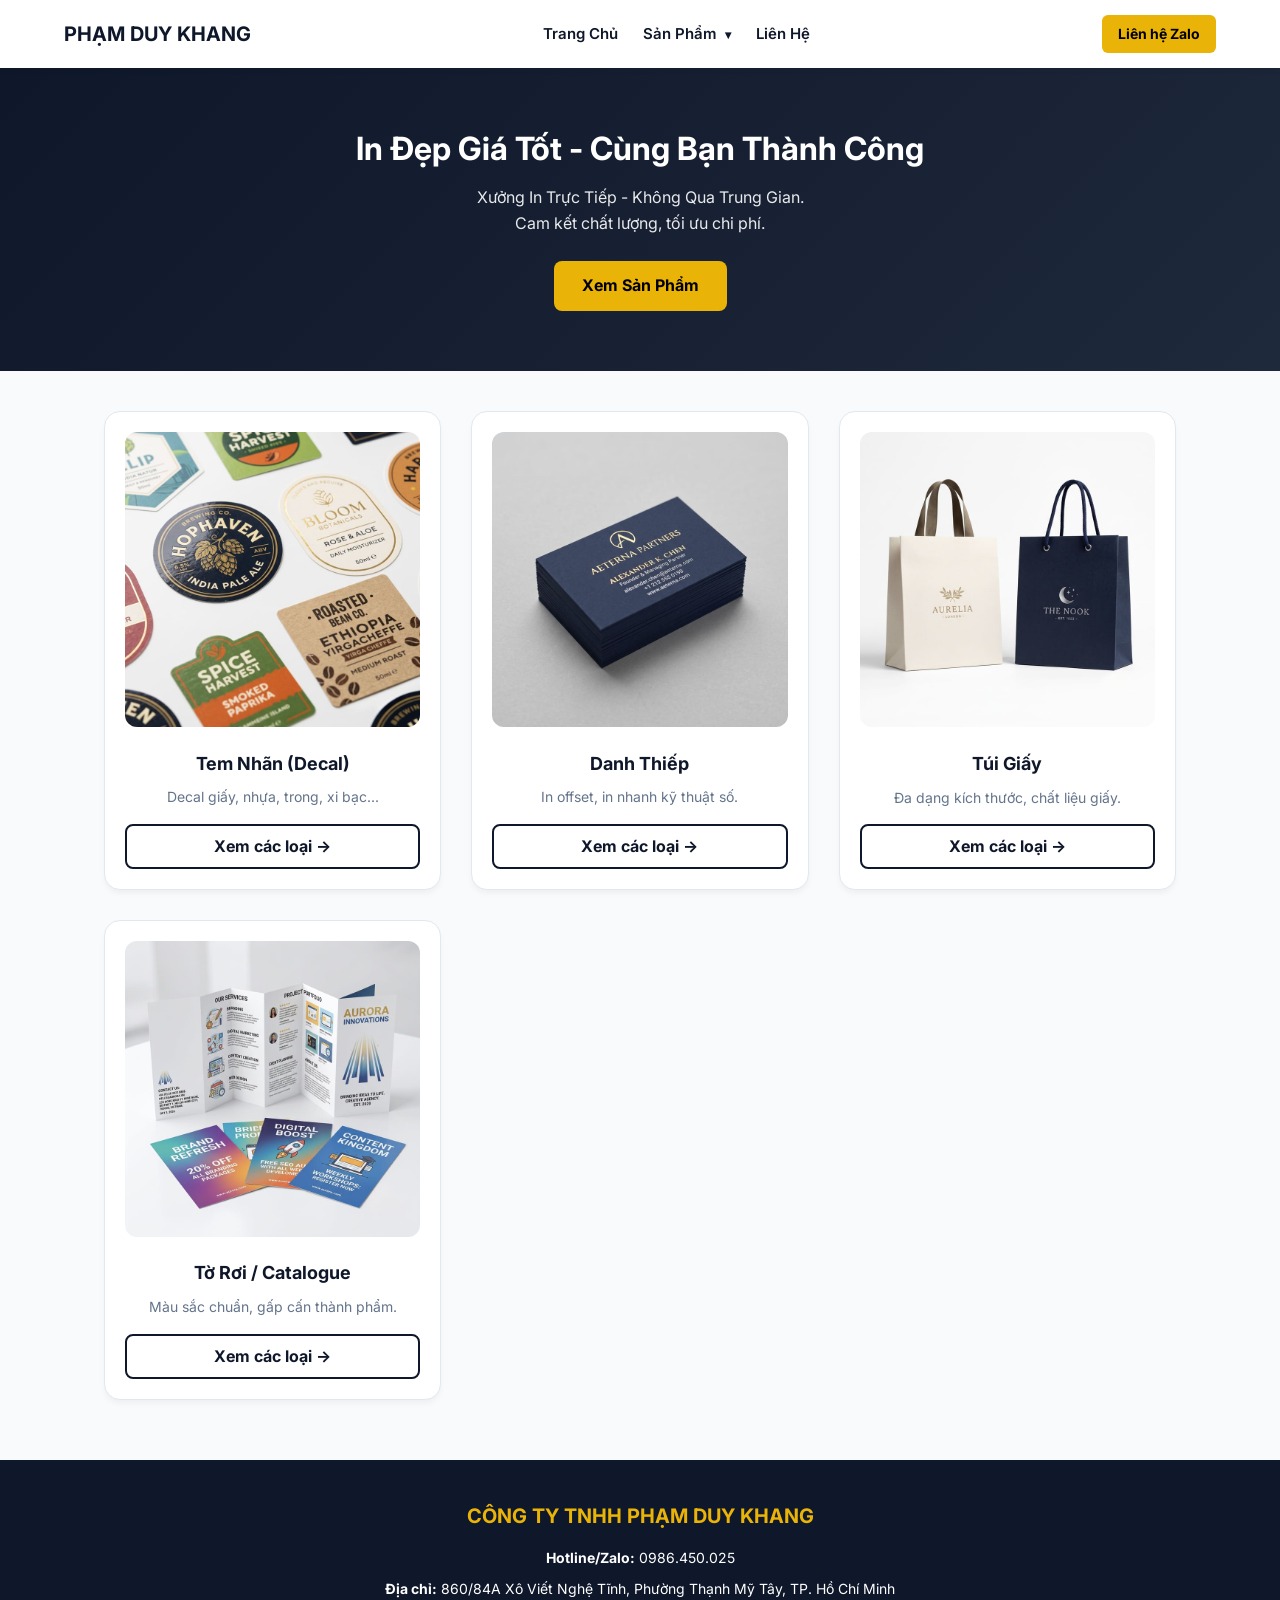
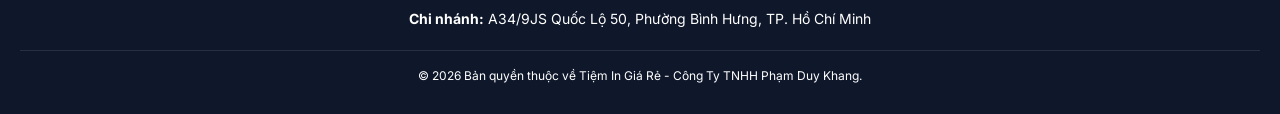
==== index.html @ 2fc92806 "Update index.html" ====
<!DOCTYPE html>
<html lang="vi">
<head>
    <meta charset="UTF-8">
    <meta name="viewport" content="width=device-width, initial-scale=1.0">
    <title>Tiệm In Giá Rẻ | CÔNG TY TNHH PHẠM DUY KHANG</title>
    <!-- Link nhúng file CSS dùng chung -->
    <link rel="stylesheet" href="style.css">
</head>
<body>

    <!-- PHẦN 1: THANH ĐIỀU HƯỚNG -->
    <header>
        <div class="logo">
            <a href="index.html"><span>PHẠM DUY KHANG</span></a>
        </div>
        
        <!-- Nút 3 gạch (Hamburger) cho Mobile -->
        <div class="menu-toggle" id="mobile-menu">
            <span></span>
            <span></span>
            <span></span>
        </div>

        <nav class="nav-links" id="nav-links">
            <a href="index.html">Trang Chủ</a>
            
            <!-- Menu Sản Phẩm xổ xuống -->
            <div class="dropdown">
                <a href="#products" class="dropbtn">Sản Phẩm <span class="arrow">&#9662;</span></a>
                <div class="dropdown-content">
                    <a href="tem-nhan.html">In Tem Nhãn (Decal)</a>
                    <a href="danh-thiep.html">In Danh Thiếp</a>
                    <a href="tui-giay.html">In Túi Giấy</a>
                    <a href="to-roi.html">In Tờ Rơi / Catalogue</a>
                </div>
            </div>

            <a href="lien-he.html">Liên Hệ</a>
            <a href="https://zalo.me/0986450025" target="_blank" class="btn-cta-mobile">Liên hệ Zalo</a>
        </nav>
        
        <a href="https://zalo.me/0986450025" target="_blank" class="btn-cta-header">Liên hệ Zalo</a>
    </header>

    <!-- PHẦN 2: BANNER CHÍNH CỦA TRANG CHỦ -->
    <section class="hero">
        <h1>In Đẹp Giá Tốt - Cùng Bạn Thành Công</h1>
        <p>Xưởng In Trực Tiếp - Không Qua Trung Gian. <br>Cam kết chất lượng, tối ưu chi phí.</p>
        <a href="#products" class="btn-cta" style="background-color: var(--accent-gold);">Xem Sản Phẩm</a>
    </section>

    <!-- PHẦN 3: DANH SÁCH 4 NHÓM SẢN PHẨM -->
    <section id="products" class="products">
        <div class="card">
            <img src="images/tem-nhan.jpg" alt="Tem Nhãn Decal" class="product-img">
            <h3>Tem Nhãn (Decal)</h3>
            <p>Decal giấy, nhựa, trong, xi bạc...</p>
            <a href="tem-nhan.html" class="card-link">Xem các loại &rarr;</a>
        </div>
        
        <div class="card">
            <img src="images/danh-thiep.jpg" alt="Danh Thiếp" class="product-img">
            <h3>Danh Thiếp</h3>
            <p>In offset, in nhanh kỹ thuật số.</p>
            <a href="danh-thiep.html" class="card-link">Xem các loại &rarr;</a>
        </div>
        
        <div class="card">
            <img src="images/tui-giay.jpg" alt="Túi Giấy" class="product-img">
            <h3>Túi Giấy</h3>
            <p>Đa dạng kích thước, chất liệu giấy.</p>
            <a href="tui-giay.html" class="card-link">Xem các loại &rarr;</a>
        </div>
        
        <div class="card">
            <img src="images/to-roi.jpg" alt="Tờ Rơi" class="product-img">
            <h3>Tờ Rơi / Catalogue</h3>
            <p>Màu sắc chuẩn, gấp cấn thành phẩm.</p>
            <a href="to-roi.html" class="card-link">Xem các loại &rarr;</a>
        </div>
    </section>

    <!-- PHẦN 4: CHÂN TRANG -->
    <footer id="contact">
        <h2>CÔNG TY TNHH PHẠM DUY KHANG</h2>
        <p><strong>Hotline/Zalo:</strong> 0986.450.025</p>
        <p><strong>Địa chỉ:</strong> 860/84A Xô Viết Nghệ Tĩnh, Phường Thạnh Mỹ Tây, TP. Hồ Chí Minh</p>
        <p><strong>Chi nhánh:</strong> A34/9JS Quốc Lộ 50, Phường Bình Hưng, TP. Hồ Chí Minh</p>
        <p class="copyright">© 2026 Bản quyền thuộc về Tiệm In Giá Rẻ - Công Ty TNHH Phạm Duy Khang.</p>
    </footer>

    <!-- ĐOẠN JAVASCRIPT XỬ LÝ MENU MOBILE -->
    <!-- ĐOẠN JAVASCRIPT XỬ LÝ MENU MOBILE (HỖ TRỢ TỐI ĐA SAFARI) -->
    <script>
        document.addEventListener('DOMContentLoaded', function() {
            // Xử lý nút 3 gạch mở Menu chính
            const mobileMenu = document.getElementById('mobile-menu');
            const navLinks = document.getElementById('nav-links');

            mobileMenu.addEventListener('click', function() {
                navLinks.classList.toggle('active');
                mobileMenu.classList.toggle('is-active');
            });

            // Xử lý nút "Sản Phẩm" để xổ Dropdown (Chỉ trên Mobile)
            const dropBtn = document.querySelector('.dropbtn');
            const dropdownContent = document.querySelector('.dropdown-content');

            dropBtn.addEventListener('click', function(e) {
                // Kiểm tra xem có đang ở chế độ mobile không (màn hình < 768px)
                if (window.innerWidth <= 768) {
                    e.preventDefault(); // Ngăn trình duyệt nhảy trang
                    dropdownContent.classList.toggle('show');
                }
            });
        });
    </script>
</body>
</html>

</body>
</html>
---- style.css ----
/* 1. NHÚNG FONT CHỮ HIỆN ĐẠI TỪ GOOGLE */
@import url('https://fonts.googleapis.com/css2?family=Inter:wght@400;600;700&display=swap');

/* 2. KHAI BÁO BIẾN MÀU SẮC THƯƠNG HIỆU */
:root {
    --primary-blue: #0f172a; 
    --accent-gold: #eab308;  
    --bg-light: #f8fafc;     
    --text-main: #334155;    
    --white: #ffffff;
}

/* 3. ĐỊNH DẠNG CHUNG */
* { margin: 0; padding: 0; box-sizing: border-box; font-family: 'Inter', sans-serif; }
body { background-color: var(--bg-light); color: var(--text-main); line-height: 1.6; }

/* 4. THANH MENU (HEADER) */
header {
    display: flex;
    justify-content: space-between;
    align-items: center;
    padding: 15px 5%;
    background: rgba(255, 255, 255, 0.95);
    backdrop-filter: blur(10px);
    position: sticky;
    top: 0;
    z-index: 1000;
    box-shadow: 0 4px 6px -1px rgba(0, 0, 0, 0.05);
}

.logo a { text-decoration: none; font-size: 20px; font-weight: 700; color: var(--primary-blue); }

.nav-links { display: flex; align-items: center; gap: 25px; }
.nav-links a { text-decoration: none; color: var(--primary-blue); font-weight: 600; font-size: 15px; transition: color 0.3s; }
.nav-links a:hover { color: var(--accent-gold); }

.btn-cta-header { background-color: var(--accent-gold); color: #000; padding: 8px 16px; border-radius: 6px; text-decoration: none; font-weight: 700; font-size: 14px; }
.btn-cta-mobile { display: none; }

/* --- MENU DROPDOWN (MÁY TÍNH) --- */
.dropdown { position: relative; display: inline-block; }
.dropbtn { display: inline-block; cursor: pointer; }
.arrow { font-size: 12px; margin-left: 5px; }

.dropdown-content {
    display: none; position: absolute; background-color: var(--white); min-width: 200px;
    box-shadow: 0 10px 25px rgba(0,0,0,0.1); z-index: 1000; border-radius: 8px;
    top: 100%; left: 0; padding: 10px 0; margin-top: 10px;
}
.dropdown-content a { color: var(--text-main); padding: 12px 20px; text-decoration: none; display: block; font-size: 14px; transition: background-color 0.2s; }
.dropdown-content a:hover { background-color: var(--bg-light); color: var(--accent-gold); }
.dropdown:hover .dropdown-content { display: block; }

/* NÚT HAMBURGER (ẨN TRÊN MÁY TÍNH) */
.menu-toggle { display: none; flex-direction: column; cursor: pointer; gap: 5px; }
.menu-toggle span { width: 25px; height: 3px; background-color: var(--primary-blue); border-radius: 3px; transition: 0.3s; }

/* 5. BANNER & SẢN PHẨM & CHÂN TRANG (GIỮ NGUYÊN BẢN ĐẸP NHẤT) */
.hero { background: linear-gradient(135deg, var(--primary-blue) 0%, #1e293b 100%); color: var(--white); text-align: center; padding: 60px 20px; margin-bottom: 40px; }
.hero h1 { font-size: 32px; margin-bottom: 15px; font-weight: 700; line-height: 1.3;}
.hero p { font-size: 16px; margin-bottom: 25px; opacity: 0.9; }
.btn-cta { display: inline-block; background-color: var(--accent-gold); color: #000; padding: 12px 28px; border-radius: 8px; text-decoration: none; font-weight: 700;}
.products { display: grid; grid-template-columns: repeat(auto-fit, minmax(280px, 1fr)); gap: 30px; padding: 0 5%; max-width: 1200px; margin: 0 auto 60px auto; }
.card { background: var(--white); border-radius: 16px; padding: 20px; text-align: center; box-shadow: 0 4px 6px -1px rgba(0,0,0,0.05); border: 1px solid #e2e8f0; }
.product-img { width: 100%; border-radius: 12px; margin-bottom: 15px; object-fit: cover; aspect-ratio: 1/1; }
.card h3 { color: var(--primary-blue); font-size: 18px; margin-bottom: 8px; }
.card p { font-size: 14px; margin-bottom: 15px; color: #64748b; }
.card-link { display: inline-block; color: var(--primary-blue); text-decoration: none; font-weight: 700; padding: 8px 15px; border: 2px solid var(--primary-blue); border-radius: 8px; width: 100%; }
footer { background-color: var(--primary-blue); color: var(--white); text-align: center; padding: 40px 20px 20px; margin-top: 40px; }
footer h2 { color: var(--accent-gold); margin-bottom: 15px; font-size: 20px; }
footer p { margin-bottom: 8px; font-size: 14px; }
.copyright { margin-top: 20px; padding-top: 15px; border-top: 1px solid rgba(255,255,255,0.1); font-size: 12px; }

/* --- 6. TỐI ƯU CHUẨN CÔNG NGHIỆP CHO ĐIỆN THOẠI (JAVASCRIPT-DRIVEN) --- */
@media (max-width: 768px) {
    .menu-toggle { display: flex; } 
    .btn-cta-header { display: none; } 
    
    .nav-links {
        display: none; /* Mặc định ẩn, Javascript sẽ quản lý việc hiện */
        flex-direction: column;
        position: absolute;
        top: 100%;
        left: 0;
        width: 100%;
        background-color: var(--white);
        padding: 20px;
        box-shadow: 0 10px 15px rgba(0,0,0,0.1);
        align-items: flex-start;
        gap: 15px;
    }
    
    /* Javascript sẽ thêm class này khi bấm nút 3 gạch */
    .nav-links.active { display: flex; } 

    .dropdown { width: 100%; }
    .dropdown-content {
        display: none; /* Mặc định ẩn, Javascript sẽ mở */
        position: static; box-shadow: none; padding-left: 20px; margin-top: 10px; background: transparent; width: 100%; border-left: 2px solid var(--accent-gold); border-radius: 0;
    }
    
    /* Javascript sẽ thêm class này khi chạm vào chữ "Sản Phẩm" */
    .dropdown-content.show { display: block; }
    
    .btn-cta-mobile { display: inline-block; background-color: var(--accent-gold); color: #000; padding: 10px 20px; border-radius: 6px; text-decoration: none; font-weight: 700; margin-top: 10px; width: 100%; text-align: center; }

    .menu-toggle.is-active span:nth-child(1) { transform: translateY(8px) rotate(45deg); }
    .menu-toggle.is-active span:nth-child(2) { opacity: 0; }
    .menu-toggle.is-active span:nth-child(3) { transform: translateY(-8px) rotate(-45deg); }

    .hero { padding: 40px 15px; }
    .hero h1 { font-size: 24px; }
}
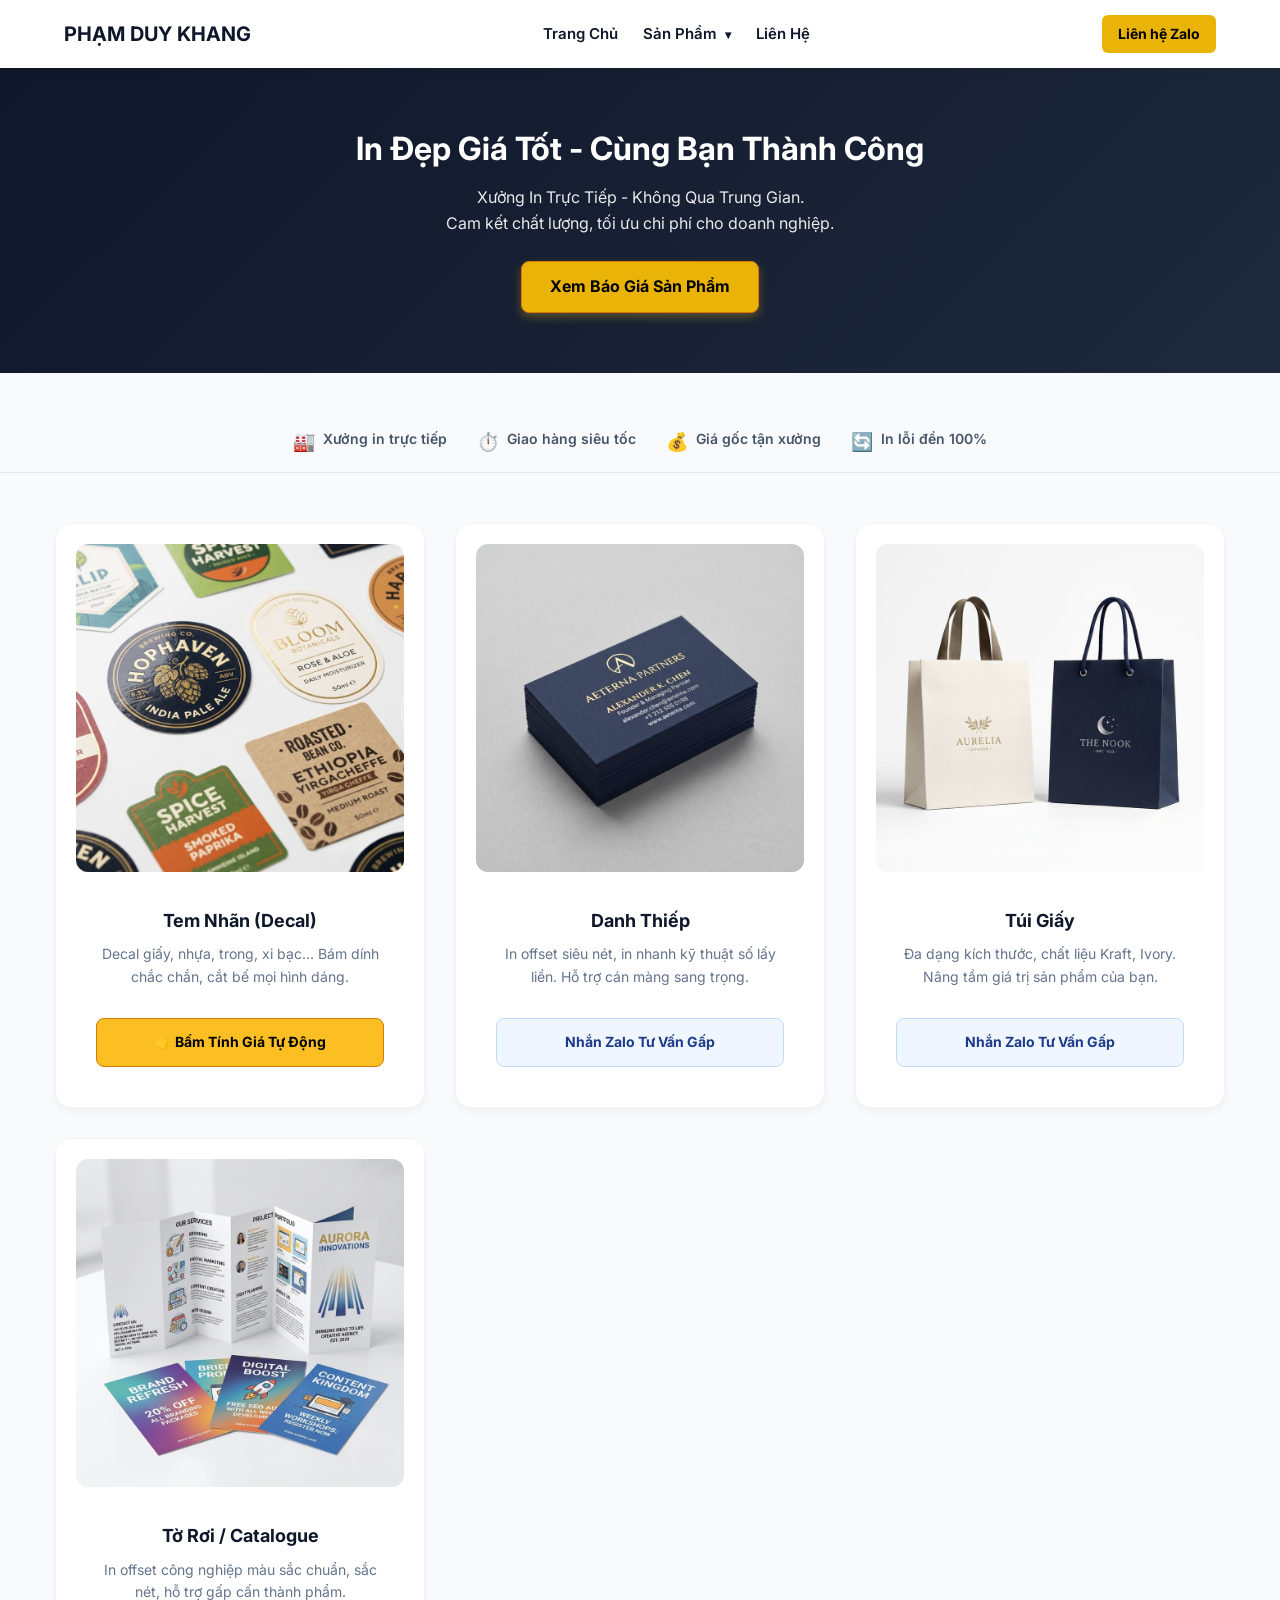
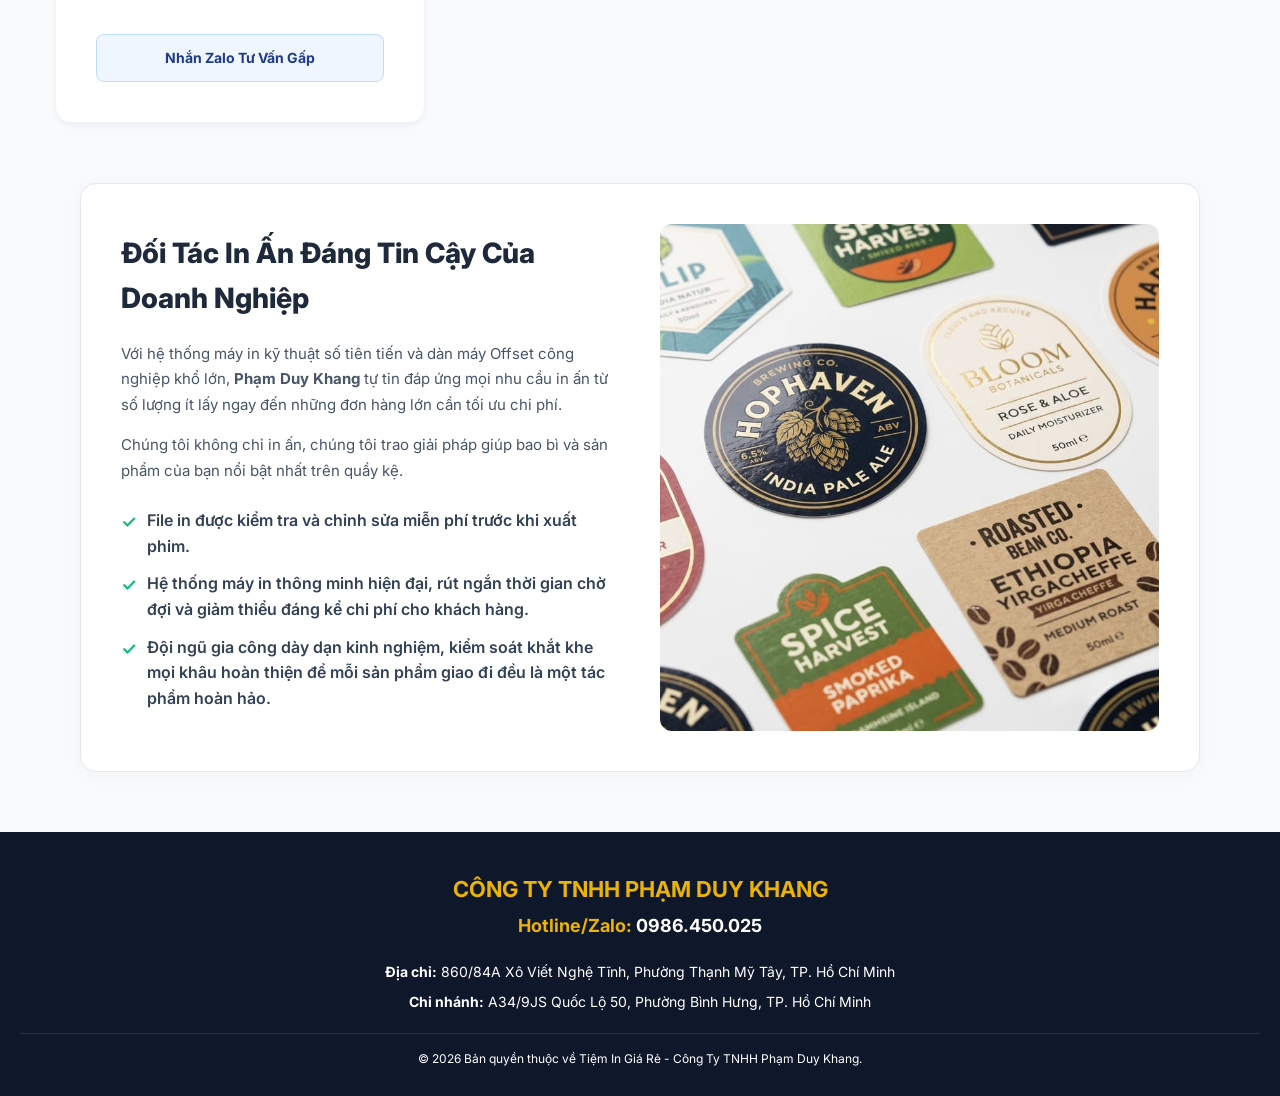
==== commit 1a0e756d: "Enhance index.html with trust badges and product updates Added trust badges section and improved pro" ====
--- a/index.html
+++ b/index.html
@@ -6,6 +6,46 @@
     <title>Tiệm In Giá Rẻ | CÔNG TY TNHH PHẠM DUY KHANG</title>
     <!-- Link nhúng file CSS dùng chung -->
     <link rel="stylesheet" href="style.css">
+    <!-- CSS nhúng trực tiếp cho các phần nâng cấp để đảm bảo không bị vỡ layout -->
+    <style>
+        /* Dải Cam Kết (Trust Badges) */
+        .trust-badges { background: #f8fafc; border-bottom: 1px solid #e2e8f0; padding: 15px 0; }
+        .trust-container { max-width: 1150px; margin: 0 auto; display: flex; justify-content: center; gap: 30px; flex-wrap: wrap; padding: 0 15px; }
+        .badge-item { display: flex; items-center; gap: 8px; font-size: 14px; font-weight: 600; color: #475569; }
+        .badge-icon { font-size: 18px; }
+
+        /* Nâng cấp Card Sản Phẩm */
+        .products { margin-top: 50px; padding: 0 15px; }
+        .card { display: flex; flex-direction: column; height: 100%; border: 1px solid #f1f5f9; transition: transform 0.3s, box-shadow 0.3s; cursor: pointer; }
+        .card:hover { transform: translateY(-5px); box-shadow: 0 15px 30px rgba(0,0,0,0.1); border-color: #cbd5e1; }
+        .card-link-wrapper { text-decoration: none; color: inherit; flex: 1; display: flex; flex-direction: column; }
+        .card h3 { color: #0f172a; transition: color 0.2s; }
+        .card:hover h3 { color: #3b82f6; }
+        .btn-card { display: block; text-align: center; padding: 12px; border-radius: 8px; font-weight: bold; font-size: 14px; margin-top: 15px; transition: 0.2s; }
+        
+        /* Nút tính giá (Tem Nhãn) */
+        .btn-calc { background: #fbbf24; color: #000; border: 1px solid #d97706; }
+        .btn-calc:hover { background: #f59e0b; box-shadow: 0 4px 10px rgba(245, 158, 11, 0.3); }
+        
+        /* Nút Zalo (Sản phẩm khác) */
+        .btn-zalo-card { background: #eff6ff; color: #1e3a8a; border: 1px solid #bfdbfe; }
+        .btn-zalo-card:hover { background: #dbeafe; color: #1e40af; }
+
+        /* Vùng Giới Thiệu Ngắn (Why Choose Us) */
+        .why-choose-us { max-width: 1150px; margin: 60px auto; padding: 0 15px; }
+        .why-grid { display: grid; grid-template-columns: 1fr 1fr; gap: 40px; align-items: center; background: #fff; padding: 40px; border-radius: 16px; border: 1px solid #e2e8f0; box-shadow: 0 4px 20px rgba(0,0,0,0.03); }
+        .why-content h2 { color: #1e293b; font-size: 28px; margin-top: 0; margin-bottom: 20px; font-weight: 800; }
+        .why-content p { color: #475569; line-height: 1.7; margin-bottom: 15px; font-size: 15px; }
+        .why-features { list-style: none; padding: 0; margin-top: 25px; }
+        .why-features li { display: flex; align-items: flex-start; gap: 10px; margin-bottom: 12px; font-weight: 600; color: #334155; }
+        .why-features li span { color: #10b981; font-size: 18px; }
+        
+        @media (max-width: 768px) {
+            .why-grid { grid-template-columns: 1fr; padding: 25px; }
+            .trust-container { gap: 15px; }
+            .badge-item { font-size: 12px; width: calc(50% - 10px); }
+        }
+    </style>
 </head>
 <body>
 
@@ -15,7 +55,6 @@
             <a href="index.html"><span>PHẠM DUY KHANG</span></a>
         </div>
         
-        <!-- Nút 3 gạch (Hamburger) cho Mobile -->
         <div class="menu-toggle" id="mobile-menu">
             <span></span>
             <span></span>
@@ -23,9 +62,8 @@
         </div>
 
         <nav class="nav-links" id="nav-links">
-            <a href="index.html">Trang Chủ</a>
+            <a href="index.html" class="active">Trang Chủ</a>
             
-            <!-- Menu Sản Phẩm xổ xuống -->
             <div class="dropdown">
                 <a href="#products" class="dropbtn">Sản Phẩm <span class="arrow">&#9662;</span></a>
                 <div class="dropdown-content">
@@ -37,64 +75,114 @@
             </div>
 
             <a href="lien-he.html">Liên Hệ</a>
-            <a href="https://zalo.me/0986450025" target="_blank" class="btn-cta-mobile">Liên hệ Zalo</a>
+            <a href="https://zalo.me/84986450025" target="_blank" class="btn-cta-mobile">Liên hệ Zalo</a>
         </nav>
         
-        <a href="https://zalo.me/0986450025" target="_blank" class="btn-cta-header">Liên hệ Zalo</a>
+        <a href="https://zalo.me/84986450025" target="_blank" class="btn-cta-header">Liên hệ Zalo</a>
     </header>
 
     <!-- PHẦN 2: BANNER CHÍNH CỦA TRANG CHỦ -->
     <section class="hero">
         <h1>In Đẹp Giá Tốt - Cùng Bạn Thành Công</h1>
-        <p>Xưởng In Trực Tiếp - Không Qua Trung Gian. <br>Cam kết chất lượng, tối ưu chi phí.</p>
-        <a href="#products" class="btn-cta" style="background-color: var(--accent-gold);">Xem Sản Phẩm</a>
+        <p>Xưởng In Trực Tiếp - Không Qua Trung Gian. <br>Cam kết chất lượng, tối ưu chi phí cho doanh nghiệp.</p>
+        <a href="#products" class="btn-cta" style="background-color: var(--accent-gold); color: #000; font-weight: bold; border: 1px solid #d97706; box-shadow: 0 4px 10px rgba(251, 191, 36, 0.3);">Xem Báo Giá Sản Phẩm</a>
     </section>
+
+    <!-- THANH CAM KẾT (TRUST BADGES) -->
+    <div class="trust-badges">
+        <div class="trust-container">
+            <div class="badge-item"><span class="badge-icon">🏭</span> Xưởng in trực tiếp</div>
+            <div class="badge-item"><span class="badge-icon">⏱️</span> Giao hàng siêu tốc</div>
+            <div class="badge-item"><span class="badge-icon">💰</span> Giá gốc tận xưởng</div>
+            <div class="badge-item"><span class="badge-icon">🔄</span> In lỗi đền 100%</div>
+        </div>
+    </div>
 
     <!-- PHẦN 3: DANH SÁCH 4 NHÓM SẢN PHẨM -->
     <section id="products" class="products">
-        <div class="card">
-            <img src="images/tem-nhan.jpg" alt="Tem Nhãn Decal" class="product-img">
-            <h3>Tem Nhãn (Decal)</h3>
-            <p>Decal giấy, nhựa, trong, xi bạc...</p>
-            <a href="tem-nhan.html" class="card-link">Xem các loại &rarr;</a>
-        </div>
-        
-        <div class="card">
-            <img src="images/danh-thiep.jpg" alt="Danh Thiếp" class="product-img">
-            <h3>Danh Thiếp</h3>
-            <p>In offset, in nhanh kỹ thuật số.</p>
-            <a href="danh-thiep.html" class="card-link">Xem các loại &rarr;</a>
-        </div>
-        
-        <div class="card">
-            <img src="images/tui-giay.jpg" alt="Túi Giấy" class="product-img">
-            <h3>Túi Giấy</h3>
-            <p>Đa dạng kích thước, chất liệu giấy.</p>
-            <a href="tui-giay.html" class="card-link">Xem các loại &rarr;</a>
-        </div>
-        
-        <div class="card">
-            <img src="images/to-roi.jpg" alt="Tờ Rơi" class="product-img">
-            <h3>Tờ Rơi / Catalogue</h3>
-            <p>Màu sắc chuẩn, gấp cấn thành phẩm.</p>
-            <a href="to-roi.html" class="card-link">Xem các loại &rarr;</a>
+        
+        <!-- CARD 1: TEM NHÃN (Sản phẩm mũi nhọn) -->
+        <div class="card" onclick="window.location.href='tem-nhan.html'">
+            <a href="tem-nhan.html" class="card-link-wrapper">
+                <img src="images/tem-nhan.jpg" alt="Tem Nhãn Decal" class="product-img">
+                <div style="padding: 20px; flex: 1; display: flex; flex-direction: column;">
+                    <h3 style="margin-top: 0;">Tem Nhãn (Decal)</h3>
+                    <p style="flex: 1;">Decal giấy, nhựa, trong, xi bạc... Bám dính chắc chắn, cắt bế mọi hình dáng.</p>
+                    <span class="btn-card btn-calc">👉 Bấm Tính Giá Tự Động</span>
+                </div>
+            </a>
+        </div>
+        
+        <!-- CARD 2: DANH THIẾP -->
+        <div class="card" onclick="window.open('https://zalo.me/84986450025', '_blank')">
+            <a href="javascript:void(0)" class="card-link-wrapper">
+                <img src="images/danh-thiep.jpg" alt="Danh Thiếp" class="product-img">
+                <div style="padding: 20px; flex: 1; display: flex; flex-direction: column;">
+                    <h3 style="margin-top: 0;">Danh Thiếp</h3>
+                    <p style="flex: 1;">In offset siêu nét, in nhanh kỹ thuật số lấy liền. Hỗ trợ cán màng sang trọng.</p>
+                    <span class="btn-card btn-zalo-card">Nhắn Zalo Tư Vấn Gấp</span>
+                </div>
+            </a>
+        </div>
+        
+        <!-- CARD 3: TÚI GIẤY -->
+        <div class="card" onclick="window.open('https://zalo.me/84986450025', '_blank')">
+            <a href="javascript:void(0)" class="card-link-wrapper">
+                <img src="images/tui-giay.jpg" alt="Túi Giấy" class="product-img">
+                <div style="padding: 20px; flex: 1; display: flex; flex-direction: column;">
+                    <h3 style="margin-top: 0;">Túi Giấy</h3>
+                    <p style="flex: 1;">Đa dạng kích thước, chất liệu Kraft, Ivory. Nâng tầm giá trị sản phẩm của bạn.</p>
+                    <span class="btn-card btn-zalo-card">Nhắn Zalo Tư Vấn Gấp</span>
+                </div>
+            </a>
+        </div>
+        
+        <!-- CARD 4: TỜ RƠI -->
+        <div class="card" onclick="window.open('https://zalo.me/84986450025', '_blank')">
+            <a href="javascript:void(0)" class="card-link-wrapper">
+                <img src="images/to-roi.jpg" alt="Tờ Rơi" class="product-img">
+                <div style="padding: 20px; flex: 1; display: flex; flex-direction: column;">
+                    <h3 style="margin-top: 0;">Tờ Rơi / Catalogue</h3>
+                    <p style="flex: 1;">In offset công nghiệp màu sắc chuẩn, sắc nét, hỗ trợ gấp cấn thành phẩm.</p>
+                    <span class="btn-card btn-zalo-card">Nhắn Zalo Tư Vấn Gấp</span>
+                </div>
+            </a>
         </div>
     </section>
 
-    <!-- PHẦN 4: CHÂN TRANG -->
+    <!-- PHẦN 4: TẠI SAO CHỌN CHÚNG TÔI -->
+    <section class="why-choose-us">
+        <div class="why-grid">
+            <div class="why-content">
+                <h2>Đối Tác In Ấn Đáng Tin Cậy Của Doanh Nghiệp</h2>
+                <p>Với hệ thống máy in kỹ thuật số tiên tiến và dàn máy Offset công nghiệp khổ lớn, <strong>Phạm Duy Khang</strong> tự tin đáp ứng mọi nhu cầu in ấn từ số lượng ít lấy ngay đến những đơn hàng lớn cần tối ưu chi phí.</p>
+                <p>Chúng tôi không chỉ in ấn, chúng tôi trao giải pháp giúp bao bì và sản phẩm của bạn nổi bật nhất trên quầy kệ.</p>
+                
+                <ul class="why-features">
+                    <li><span>✓</span> File in được kiểm tra và chỉnh sửa miễn phí trước khi xuất phim.</li>
+                    <li><span>✓</span> Hệ thống máy in thông minh hiện đại, rút ngắn thời gian chờ đợi và giảm thiểu đáng kể chi phí cho khách hàng.</li>
+                    <li><span>✓</span> Đội ngũ gia công dày dạn kinh nghiệm, kiểm soát khắt khe mọi khâu hoàn thiện để mỗi sản phẩm giao đi đều là một tác phẩm hoàn hảo.</li>
+                </ul>
+            </div>
+            <!-- Thay bằng hình ảnh thực tế xưởng in hoặc dàn máy của anh nếu có -->
+            <div style="border-radius: 12px; overflow: hidden; height: 100%;">
+                <img src="images/tem-nhan.jpg" alt="Xưởng In Phạm Duy Khang" style="width: 100%; height: 100%; object-fit: cover;">
+            </div>
+        </div>
+    </section>
+
+    <!-- PHẦN 5: CHÂN TRANG -->
     <footer id="contact">
         <h2>CÔNG TY TNHH PHẠM DUY KHANG</h2>
-        <p><strong>Hotline/Zalo:</strong> 0986.450.025</p>
+        <p><strong>Hotline/Zalo:</strong> <a href="https://zalo.me/84986450025" style="color: #fff; text-decoration: none;">0986.450.025</a></p>
         <p><strong>Địa chỉ:</strong> 860/84A Xô Viết Nghệ Tĩnh, Phường Thạnh Mỹ Tây, TP. Hồ Chí Minh</p>
         <p><strong>Chi nhánh:</strong> A34/9JS Quốc Lộ 50, Phường Bình Hưng, TP. Hồ Chí Minh</p>
         <p class="copyright">© 2026 Bản quyền thuộc về Tiệm In Giá Rẻ - Công Ty TNHH Phạm Duy Khang.</p>
     </footer>
 
     <!-- ĐOẠN JAVASCRIPT XỬ LÝ MENU MOBILE -->
-    <!-- ĐOẠN JAVASCRIPT XỬ LÝ MENU MOBILE (HỖ TRỢ TỐI ĐA SAFARI) -->
     <script>
         document.addEventListener('DOMContentLoaded', function() {
-            // Xử lý nút 3 gạch mở Menu chính
             const mobileMenu = document.getElementById('mobile-menu');
             const navLinks = document.getElementById('nav-links');
 
@@ -103,14 +191,12 @@
                 mobileMenu.classList.toggle('is-active');
             });
 
-            // Xử lý nút "Sản Phẩm" để xổ Dropdown (Chỉ trên Mobile)
             const dropBtn = document.querySelector('.dropbtn');
             const dropdownContent = document.querySelector('.dropdown-content');
 
             dropBtn.addEventListener('click', function(e) {
-                // Kiểm tra xem có đang ở chế độ mobile không (màn hình < 768px)
                 if (window.innerWidth <= 768) {
-                    e.preventDefault(); // Ngăn trình duyệt nhảy trang
+                    e.preventDefault(); 
                     dropdownContent.classList.toggle('show');
                 }
             });
@@ -118,6 +204,3 @@
     </script>
 </body>
 </html>
-
-</body>
-</html>
--- a/style.css
+++ b/style.css
@@ -14,14 +14,14 @@
 * { margin: 0; padding: 0; box-sizing: border-box; font-family: 'Inter', sans-serif; }
 body { background-color: var(--bg-light); color: var(--text-main); line-height: 1.6; }
 
-/* 4. THANH MENU (HEADER) */
+/* 4. THANH MENU (STICKY & KÍNH MỜ) */
 header {
     display: flex;
     justify-content: space-between;
     align-items: center;
     padding: 15px 5%;
     background: rgba(255, 255, 255, 0.95);
-    backdrop-filter: blur(10px);
+    backdrop-filter: blur(10px); /* Hiệu ứng kính mờ */
     position: sticky;
     top: 0;
     z-index: 1000;
@@ -34,7 +34,9 @@
 .nav-links a { text-decoration: none; color: var(--primary-blue); font-weight: 600; font-size: 15px; transition: color 0.3s; }
 .nav-links a:hover { color: var(--accent-gold); }
 
-.btn-cta-header { background-color: var(--accent-gold); color: #000; padding: 8px 16px; border-radius: 6px; text-decoration: none; font-weight: 700; font-size: 14px; }
+/* Nút Zalo trên menu với hiệu ứng nảy nhẹ */
+.btn-cta-header { background-color: var(--accent-gold); color: #000; padding: 8px 16px; border-radius: 6px; text-decoration: none; font-weight: 700; font-size: 14px; transition: all 0.3s ease; }
+.btn-cta-header:hover { transform: translateY(-2px); box-shadow: 0 4px 10px rgba(234, 179, 8, 0.4); }
 .btn-cta-mobile { display: none; }
 
 /* --- MENU DROPDOWN (MÁY TÍNH) --- */
@@ -47,6 +49,9 @@
     box-shadow: 0 10px 25px rgba(0,0,0,0.1); z-index: 1000; border-radius: 8px;
     top: 100%; left: 0; padding: 10px 0; margin-top: 10px;
 }
+/* CẦU NỐI VÔ HÌNH CHỐNG RỚT MENU */
+.dropdown-content::before { content: ""; position: absolute; top: -15px; left: 0; width: 100%; height: 15px; background: transparent; }
+
 .dropdown-content a { color: var(--text-main); padding: 12px 20px; text-decoration: none; display: block; font-size: 14px; transition: background-color 0.2s; }
 .dropdown-content a:hover { background-color: var(--bg-light); color: var(--accent-gold); }
 .dropdown:hover .dropdown-content { display: block; }
@@ -55,51 +60,94 @@
 .menu-toggle { display: none; flex-direction: column; cursor: pointer; gap: 5px; }
 .menu-toggle span { width: 25px; height: 3px; background-color: var(--primary-blue); border-radius: 3px; transition: 0.3s; }
 
-/* 5. BANNER & SẢN PHẨM & CHÂN TRANG (GIỮ NGUYÊN BẢN ĐẸP NHẤT) */
+/* 5. BANNER (HERO SECTION) */
 .hero { background: linear-gradient(135deg, var(--primary-blue) 0%, #1e293b 100%); color: var(--white); text-align: center; padding: 60px 20px; margin-bottom: 40px; }
 .hero h1 { font-size: 32px; margin-bottom: 15px; font-weight: 700; line-height: 1.3;}
 .hero p { font-size: 16px; margin-bottom: 25px; opacity: 0.9; }
-.btn-cta { display: inline-block; background-color: var(--accent-gold); color: #000; padding: 12px 28px; border-radius: 8px; text-decoration: none; font-weight: 700;}
-.products { display: grid; grid-template-columns: repeat(auto-fit, minmax(280px, 1fr)); gap: 30px; padding: 0 5%; max-width: 1200px; margin: 0 auto 60px auto; }
-.card { background: var(--white); border-radius: 16px; padding: 20px; text-align: center; box-shadow: 0 4px 6px -1px rgba(0,0,0,0.05); border: 1px solid #e2e8f0; }
-.product-img { width: 100%; border-radius: 12px; margin-bottom: 15px; object-fit: cover; aspect-ratio: 1/1; }
+
+/* Nút bấm Banner nổi bật 3D */
+.btn-cta { display: inline-block; background-color: var(--accent-gold); color: #000; padding: 12px 28px; border-radius: 8px; text-decoration: none; font-weight: 700; transition: all 0.3s ease; box-shadow: 0 4px 6px -1px rgba(234, 179, 8, 0.4);}
+.btn-cta:hover { transform: translateY(-2px); box-shadow: 0 10px 15px -3px rgba(234, 179, 8, 0.5); }
+
+/* 6. DANH SÁCH SẢN PHẨM & HIỆU ỨNG THẺ NỔI 3D PRO */
+.products { 
+    display: grid; 
+    grid-template-columns: repeat(auto-fit, minmax(280px, 1fr)); 
+    gap: 30px; 
+    padding: 0 5%; 
+    max-width: 1200px; 
+    margin: 0 auto 60px auto; 
+}
+
+/* Thẻ sản phẩm mượt mà - Thêm overflow để chứa ảnh zoom */
+.card { 
+    background: var(--white); 
+    border-radius: 16px; 
+    padding: 20px; 
+    text-align: center; 
+    box-shadow: 0 4px 6px -1px rgba(0,0,0,0.05); 
+    border: 1px solid #e2e8f0; 
+    transition: all 0.4s cubic-bezier(0.175, 0.885, 0.32, 1.275); /* Hiệu ứng nảy nhẹ cực mượt */
+    overflow: hidden;
+}
+
+/* HIỆU ỨNG NỔI LÊN MẠNH MẼ KHI RÊ CHUỘT */
+.card:hover { 
+    transform: translateY(-15px); /* Nổi cao hẳn lên 15px */
+    box-shadow: 0 25px 35px -5px rgba(0, 0, 0, 0.15), 0 15px 15px -5px rgba(0, 0, 0, 0.05); /* Bóng đổ sâu và xịn hơn */
+    border-color: var(--accent-gold); /* Viền sáng lên màu Vàng Gold */
+}
+
+/* Ảnh sản phẩm */
+.product-img { 
+    width: 100%; 
+    border-radius: 12px; 
+    margin-bottom: 15px; 
+    object-fit: cover; 
+    aspect-ratio: 1/1; 
+    transition: transform 0.5s ease; /* Thời gian zoom ảnh */
+}
+
+/* Tự động phóng to ảnh (zoom in) khi rê chuột vào thẻ */
+.card:hover .product-img {
+    transform: scale(1.08); /* Phóng to ảnh 8% */
+}
+
 .card h3 { color: var(--primary-blue); font-size: 18px; margin-bottom: 8px; }
-.card p { font-size: 14px; margin-bottom: 15px; color: #64748b; }
-.card-link { display: inline-block; color: var(--primary-blue); text-decoration: none; font-weight: 700; padding: 8px 15px; border: 2px solid var(--primary-blue); border-radius: 8px; width: 100%; }
+.card p { font-size: 14px; margin-bottom: 15px; color: #64748b; min-height: 45px;}
+
+/* Nút "Xem các loại" */
+.card-link { 
+    display: inline-block; color: var(--primary-blue); text-decoration: none; font-weight: 700; 
+    padding: 8px 15px; border: 2px solid var(--primary-blue); border-radius: 8px; width: 100%; transition: all 0.3s; 
+}
+.card-link:hover { background-color: var(--primary-blue); color: var(--white); }
+
+/* 7. CHÂN TRANG */
 footer { background-color: var(--primary-blue); color: var(--white); text-align: center; padding: 40px 20px 20px; margin-top: 40px; }
-footer h2 { color: var(--accent-gold); margin-bottom: 15px; font-size: 20px; }
+
+/* Tên công ty: Kéo giảm margin-bottom để Hotline xích lên sát hơn */
+footer h2 { color: var(--accent-gold); margin-bottom: 5px; font-size: 22px; }
+
+/* Dòng Hotline: To, Vàng Gold áp dụng cho cả Máy tính và Điện thoại */
+footer p:nth-of-type(1) { font-size: 18px; color: var(--accent-gold); font-weight: 700; margin-bottom: 20px; margin-top: 0; }
+
 footer p { margin-bottom: 8px; font-size: 14px; }
 .copyright { margin-top: 20px; padding-top: 15px; border-top: 1px solid rgba(255,255,255,0.1); font-size: 12px; }
 
-/* --- 6. TỐI ƯU CHUẨN CÔNG NGHIỆP CHO ĐIỆN THOẠI (JAVASCRIPT-DRIVEN) --- */
+/* --- 8. TỐI ƯU CỰC MẠNH CHO ĐIỆN THOẠI --- */
 @media (max-width: 768px) {
     .menu-toggle { display: flex; } 
     .btn-cta-header { display: none; } 
     
     .nav-links {
-        display: none; /* Mặc định ẩn, Javascript sẽ quản lý việc hiện */
-        flex-direction: column;
-        position: absolute;
-        top: 100%;
-        left: 0;
-        width: 100%;
-        background-color: var(--white);
-        padding: 20px;
-        box-shadow: 0 10px 15px rgba(0,0,0,0.1);
-        align-items: flex-start;
-        gap: 15px;
+        display: none; flex-direction: column; position: absolute; top: 100%; left: 0; width: 100%;
+        background-color: rgba(255, 255, 255, 0.98); padding: 20px; box-shadow: 0 10px 15px rgba(0,0,0,0.1); align-items: flex-start; gap: 15px;
     }
-    
-    /* Javascript sẽ thêm class này khi bấm nút 3 gạch */
     .nav-links.active { display: flex; } 
 
     .dropdown { width: 100%; }
-    .dropdown-content {
-        display: none; /* Mặc định ẩn, Javascript sẽ mở */
-        position: static; box-shadow: none; padding-left: 20px; margin-top: 10px; background: transparent; width: 100%; border-left: 2px solid var(--accent-gold); border-radius: 0;
-    }
-    
-    /* Javascript sẽ thêm class này khi chạm vào chữ "Sản Phẩm" */
+    .dropdown-content { display: none; position: static; box-shadow: none; padding-left: 20px; margin-top: 10px; background: transparent; width: 100%; border-left: 2px solid var(--accent-gold); border-radius: 0; }
     .dropdown-content.show { display: block; }
     
     .btn-cta-mobile { display: inline-block; background-color: var(--accent-gold); color: #000; padding: 10px 20px; border-radius: 6px; text-decoration: none; font-weight: 700; margin-top: 10px; width: 100%; text-align: center; }
@@ -111,3 +159,19 @@
     .hero { padding: 40px 15px; }
     .hero h1 { font-size: 24px; }
 }
+
+/* --- ÉP TUYỆT ĐỐI KHÔNG RỚT DÒNG TRÊN MOBILE --- */
+@media (max-width: 768px) {
+    /* Ép tiêu đề Banner thẳng 1 hàng */
+    .hero h1 { font-size: 4.2vw !important; white-space: nowrap !important; }
+    
+    /* Mở rộng tối đa lề 2 bên của chân trang */
+    footer { padding-left: 2px !important; padding-right: 2px !important; overflow-x: hidden !important; }
+    
+    /* Ép 2 dòng địa chỉ và chi nhánh thẳng 1 hàng */
+    footer p:nth-of-type(2),
+    footer p:nth-of-type(3) { font-size: 2.6vw !important; white-space: nowrap !important; }
+    
+    /* Ép dòng bản quyền thẳng 1 hàng */
+    .copyright { font-size: 2.3vw !important; white-space: nowrap !important; }
+}
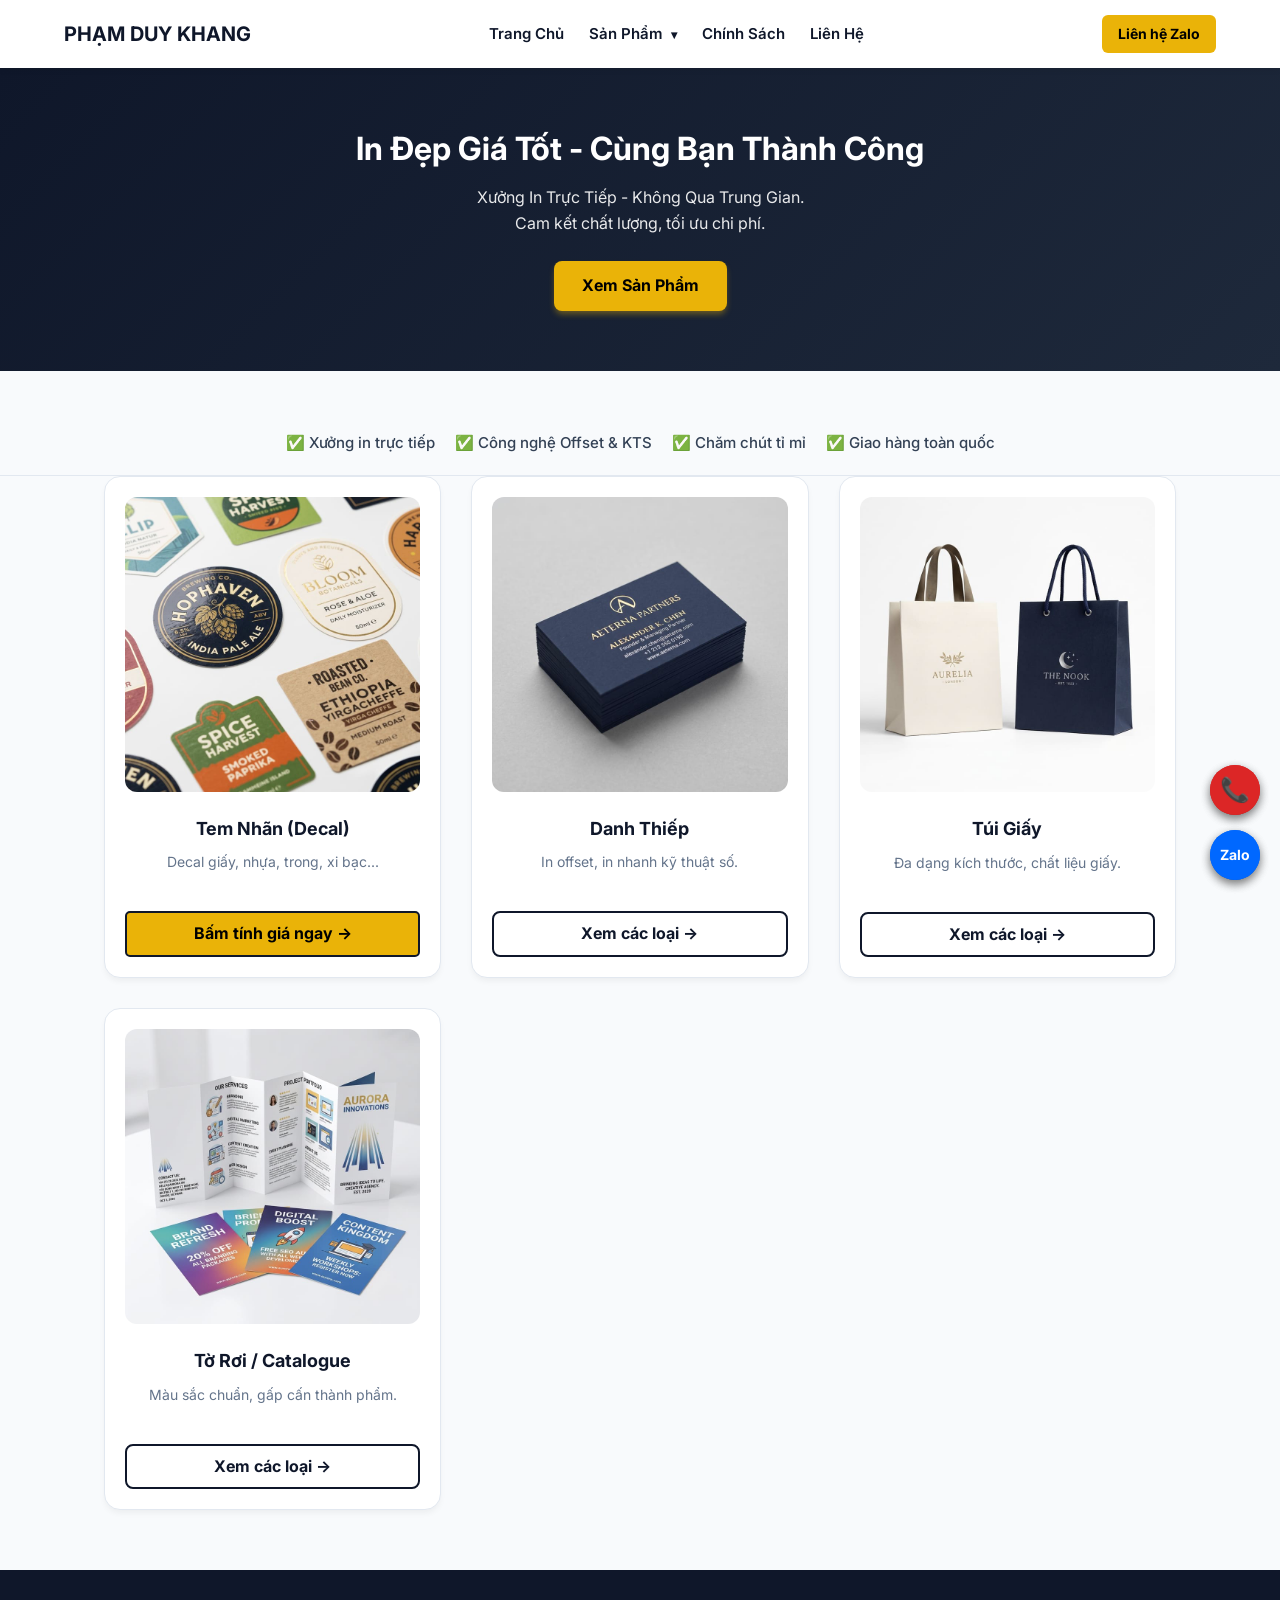
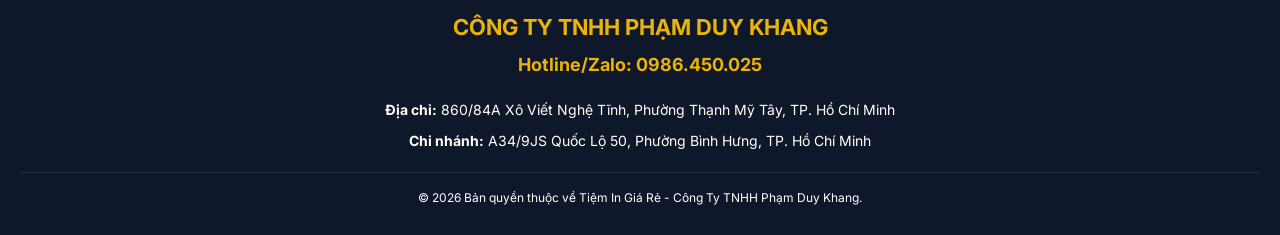
==== commit 8933533a: "Update index.html" ====
--- a/index.html
+++ b/index.html
@@ -3,53 +3,26 @@
 <head>
     <meta charset="UTF-8">
     <meta name="viewport" content="width=device-width, initial-scale=1.0">
-    <title>Tiệm In Giá Rẻ | CÔNG TY TNHH PHẠM DUY KHANG</title>
+    <title>Tiệm In Giá Rẻ | Xưởng In Tem Nhãn & Danh Thiếp Tận Gốc</title>
+    
+    <!-- CÀI ĐẶT FAVICON (Biểu tượng tab trình duyệt) -->
+    <link rel="icon" href="favicon.png" type="image/png">
+    
+    <!-- TỐI ƯU SEO & THẺ HIỂN THỊ MẠNG XÃ HỘI (Zalo, Facebook) -->
+    <meta property="og:type" content="website">
+    <meta property="og:url" content="https://tiemingiare.com/">
+    <meta property="og:title" content="Tiệm In Giá Rẻ | Xưởng In Trực Tiếp - Không Qua Trung Gian">
+    <meta property="og:description" content="Chuyên in Tem Nhãn Decal, Danh Thiếp, Túi Giấy, Tờ Rơi. Báo giá tự động cực nhanh, công nghệ in Offset và in Kỹ thuật số hiện đại.">
+    <!-- Nhớ up thêm tấm ảnh xưởng hoặc logo đặt tên là anh-bia-seo.jpg vào thư mục images -->
+    <meta property="og:image" content="https://tiemingiare.com/images/anh-bia-seo.jpg">
+
     <!-- Link nhúng file CSS dùng chung -->
     <link rel="stylesheet" href="style.css">
-    <!-- CSS nhúng trực tiếp cho các phần nâng cấp để đảm bảo không bị vỡ layout -->
-    <style>
-        /* Dải Cam Kết (Trust Badges) */
-        .trust-badges { background: #f8fafc; border-bottom: 1px solid #e2e8f0; padding: 15px 0; }
-        .trust-container { max-width: 1150px; margin: 0 auto; display: flex; justify-content: center; gap: 30px; flex-wrap: wrap; padding: 0 15px; }
-        .badge-item { display: flex; items-center; gap: 8px; font-size: 14px; font-weight: 600; color: #475569; }
-        .badge-icon { font-size: 18px; }
-
-        /* Nâng cấp Card Sản Phẩm */
-        .products { margin-top: 50px; padding: 0 15px; }
-        .card { display: flex; flex-direction: column; height: 100%; border: 1px solid #f1f5f9; transition: transform 0.3s, box-shadow 0.3s; cursor: pointer; }
-        .card:hover { transform: translateY(-5px); box-shadow: 0 15px 30px rgba(0,0,0,0.1); border-color: #cbd5e1; }
-        .card-link-wrapper { text-decoration: none; color: inherit; flex: 1; display: flex; flex-direction: column; }
-        .card h3 { color: #0f172a; transition: color 0.2s; }
-        .card:hover h3 { color: #3b82f6; }
-        .btn-card { display: block; text-align: center; padding: 12px; border-radius: 8px; font-weight: bold; font-size: 14px; margin-top: 15px; transition: 0.2s; }
-        
-        /* Nút tính giá (Tem Nhãn) */
-        .btn-calc { background: #fbbf24; color: #000; border: 1px solid #d97706; }
-        .btn-calc:hover { background: #f59e0b; box-shadow: 0 4px 10px rgba(245, 158, 11, 0.3); }
-        
-        /* Nút Zalo (Sản phẩm khác) */
-        .btn-zalo-card { background: #eff6ff; color: #1e3a8a; border: 1px solid #bfdbfe; }
-        .btn-zalo-card:hover { background: #dbeafe; color: #1e40af; }
-
-        /* Vùng Giới Thiệu Ngắn (Why Choose Us) */
-        .why-choose-us { max-width: 1150px; margin: 60px auto; padding: 0 15px; }
-        .why-grid { display: grid; grid-template-columns: 1fr 1fr; gap: 40px; align-items: center; background: #fff; padding: 40px; border-radius: 16px; border: 1px solid #e2e8f0; box-shadow: 0 4px 20px rgba(0,0,0,0.03); }
-        .why-content h2 { color: #1e293b; font-size: 28px; margin-top: 0; margin-bottom: 20px; font-weight: 800; }
-        .why-content p { color: #475569; line-height: 1.7; margin-bottom: 15px; font-size: 15px; }
-        .why-features { list-style: none; padding: 0; margin-top: 25px; }
-        .why-features li { display: flex; align-items: flex-start; gap: 10px; margin-bottom: 12px; font-weight: 600; color: #334155; }
-        .why-features li span { color: #10b981; font-size: 18px; }
-        
-        @media (max-width: 768px) {
-            .why-grid { grid-template-columns: 1fr; padding: 25px; }
-            .trust-container { gap: 15px; }
-            .badge-item { font-size: 12px; width: calc(50% - 10px); }
-        }
-    </style>
+    
+    <!-- (Đoạn mã Google Analytics của anh giữ nguyên hoặc dán vào đây) -->
 </head>
 <body>
 
-    <!-- PHẦN 1: THANH ĐIỀU HƯỚNG -->
     <header>
         <div class="logo">
             <a href="index.html"><span>PHẠM DUY KHANG</span></a>
@@ -61,11 +34,12 @@
             <span></span>
         </div>
 
+        <!-- ĐÃ CHUẨN HÓA 100% LINK MENU -->
         <nav class="nav-links" id="nav-links">
-            <a href="index.html" class="active">Trang Chủ</a>
+            <a href="index.html">Trang Chủ</a>
             
             <div class="dropdown">
-                <a href="#products" class="dropbtn">Sản Phẩm <span class="arrow">&#9662;</span></a>
+                <a href="index.html#products" class="dropbtn">Sản Phẩm <span class="arrow">&#9662;</span></a>
                 <div class="dropdown-content">
                     <a href="tem-nhan.html">In Tem Nhãn (Decal)</a>
                     <a href="danh-thiep.html">In Danh Thiếp</a>
@@ -74,111 +48,78 @@
                 </div>
             </div>
 
+            <a href="chinh-sach.html">Chính Sách</a>
             <a href="lien-he.html">Liên Hệ</a>
-            <a href="https://zalo.me/84986450025" target="_blank" class="btn-cta-mobile">Liên hệ Zalo</a>
+            <a href="https://zalo.me/0986450025" target="_blank" class="btn-cta-mobile">Liên hệ Zalo</a>
         </nav>
         
-        <a href="https://zalo.me/84986450025" target="_blank" class="btn-cta-header">Liên hệ Zalo</a>
+        <a href="https://zalo.me/0986450025" target="_blank" class="btn-cta-header">Liên hệ Zalo</a>
     </header>
 
-    <!-- PHẦN 2: BANNER CHÍNH CỦA TRANG CHỦ -->
     <section class="hero">
         <h1>In Đẹp Giá Tốt - Cùng Bạn Thành Công</h1>
-        <p>Xưởng In Trực Tiếp - Không Qua Trung Gian. <br>Cam kết chất lượng, tối ưu chi phí cho doanh nghiệp.</p>
-        <a href="#products" class="btn-cta" style="background-color: var(--accent-gold); color: #000; font-weight: bold; border: 1px solid #d97706; box-shadow: 0 4px 10px rgba(251, 191, 36, 0.3);">Xem Báo Giá Sản Phẩm</a>
+        <p>Xưởng In Trực Tiếp - Không Qua Trung Gian. <br>Cam kết chất lượng, tối ưu chi phí.</p>
+        <a href="#products" class="btn-cta" style="background-color: var(--accent-gold);">Xem Sản Phẩm</a>
     </section>
 
-    <!-- THANH CAM KẾT (TRUST BADGES) -->
-    <div class="trust-badges">
-        <div class="trust-container">
-            <div class="badge-item"><span class="badge-icon">🏭</span> Xưởng in trực tiếp</div>
-            <div class="badge-item"><span class="badge-icon">⏱️</span> Giao hàng siêu tốc</div>
-            <div class="badge-item"><span class="badge-icon">💰</span> Giá gốc tận xưởng</div>
-            <div class="badge-item"><span class="badge-icon">🔄</span> In lỗi đền 100%</div>
-        </div>
-    </div>
+    <!-- KHỐI NIỀM TIN (TRUST BADGES) -->
+    <section style="background: #f8fafc; padding: 20px 0; border-bottom: 1px solid #e2e8f0; text-align: center;">
+        <ul style="list-style: none; padding: 0; margin: 0; display: flex; flex-wrap: wrap; justify-content: center; gap: 20px; font-size: 15px; color: #334155; font-weight: 500;">
+            <li>✅ Xưởng in trực tiếp</li>
+            <li>✅ Công nghệ Offset & KTS</li>
+            <li>✅ Chăm chút tỉ mỉ</li>
+            <li>✅ Giao hàng toàn quốc</li>
+        </ul>
+    </section>
 
-    <!-- PHẦN 3: DANH SÁCH 4 NHÓM SẢN PHẨM -->
     <section id="products" class="products">
-        
-        <!-- CARD 1: TEM NHÃN (Sản phẩm mũi nhọn) -->
-        <div class="card" onclick="window.location.href='tem-nhan.html'">
-            <a href="tem-nhan.html" class="card-link-wrapper">
-                <img src="images/tem-nhan.jpg" alt="Tem Nhãn Decal" class="product-img">
-                <div style="padding: 20px; flex: 1; display: flex; flex-direction: column;">
-                    <h3 style="margin-top: 0;">Tem Nhãn (Decal)</h3>
-                    <p style="flex: 1;">Decal giấy, nhựa, trong, xi bạc... Bám dính chắc chắn, cắt bế mọi hình dáng.</p>
-                    <span class="btn-card btn-calc">👉 Bấm Tính Giá Tự Động</span>
-                </div>
-            </a>
+        <!-- ĐÃ CHUẨN HÓA 100% LINK SẢN PHẨM TRỎ ĐÚNG MENU -->
+        <div class="card">
+            <a href="tem-nhan.html"><img src="images/tem-nhan.jpg" alt="Tem Nhãn Decal" class="product-img"></a>
+            <h3>Tem Nhãn (Decal)</h3>
+            <p>Decal giấy, nhựa, trong, xi bạc...</p>
+            <a href="tem-nhan.html" class="card-link" style="background: var(--accent-gold); color:#000; font-weight:bold; padding:8px 15px; border-radius:5px;">Bấm tính giá ngay &rarr;</a>
         </div>
         
-        <!-- CARD 2: DANH THIẾP -->
-        <div class="card" onclick="window.open('https://zalo.me/84986450025', '_blank')">
-            <a href="javascript:void(0)" class="card-link-wrapper">
-                <img src="images/danh-thiep.jpg" alt="Danh Thiếp" class="product-img">
-                <div style="padding: 20px; flex: 1; display: flex; flex-direction: column;">
-                    <h3 style="margin-top: 0;">Danh Thiếp</h3>
-                    <p style="flex: 1;">In offset siêu nét, in nhanh kỹ thuật số lấy liền. Hỗ trợ cán màng sang trọng.</p>
-                    <span class="btn-card btn-zalo-card">Nhắn Zalo Tư Vấn Gấp</span>
-                </div>
-            </a>
+        <div class="card">
+            <a href="danh-thiep.html"><img src="images/danh-thiep.jpg" alt="Danh Thiếp" class="product-img"></a>
+            <h3>Danh Thiếp</h3>
+            <p>In offset, in nhanh kỹ thuật số.</p>
+            <a href="danh-thiep.html" class="card-link">Xem các loại &rarr;</a>
         </div>
         
-        <!-- CARD 3: TÚI GIẤY -->
-        <div class="card" onclick="window.open('https://zalo.me/84986450025', '_blank')">
-            <a href="javascript:void(0)" class="card-link-wrapper">
-                <img src="images/tui-giay.jpg" alt="Túi Giấy" class="product-img">
-                <div style="padding: 20px; flex: 1; display: flex; flex-direction: column;">
-                    <h3 style="margin-top: 0;">Túi Giấy</h3>
-                    <p style="flex: 1;">Đa dạng kích thước, chất liệu Kraft, Ivory. Nâng tầm giá trị sản phẩm của bạn.</p>
-                    <span class="btn-card btn-zalo-card">Nhắn Zalo Tư Vấn Gấp</span>
-                </div>
-            </a>
+        <div class="card">
+            <a href="tui-giay.html"><img src="images/tui-giay.jpg" alt="Túi Giấy" class="product-img"></a>
+            <h3>Túi Giấy</h3>
+            <p>Đa dạng kích thước, chất liệu giấy.</p>
+            <a href="tui-giay.html" class="card-link">Xem các loại &rarr;</a>
         </div>
         
-        <!-- CARD 4: TỜ RƠI -->
-        <div class="card" onclick="window.open('https://zalo.me/84986450025', '_blank')">
-            <a href="javascript:void(0)" class="card-link-wrapper">
-                <img src="images/to-roi.jpg" alt="Tờ Rơi" class="product-img">
-                <div style="padding: 20px; flex: 1; display: flex; flex-direction: column;">
-                    <h3 style="margin-top: 0;">Tờ Rơi / Catalogue</h3>
-                    <p style="flex: 1;">In offset công nghiệp màu sắc chuẩn, sắc nét, hỗ trợ gấp cấn thành phẩm.</p>
-                    <span class="btn-card btn-zalo-card">Nhắn Zalo Tư Vấn Gấp</span>
-                </div>
-            </a>
+        <div class="card">
+            <a href="to-roi.html"><img src="images/to-roi.jpg" alt="Tờ Rơi" class="product-img"></a>
+            <h3>Tờ Rơi / Catalogue</h3>
+            <p>Màu sắc chuẩn, gấp cấn thành phẩm.</p>
+            <a href="to-roi.html" class="card-link">Xem các loại &rarr;</a>
         </div>
     </section>
 
-    <!-- PHẦN 4: TẠI SAO CHỌN CHÚNG TÔI -->
-    <section class="why-choose-us">
-        <div class="why-grid">
-            <div class="why-content">
-                <h2>Đối Tác In Ấn Đáng Tin Cậy Của Doanh Nghiệp</h2>
-                <p>Với hệ thống máy in kỹ thuật số tiên tiến và dàn máy Offset công nghiệp khổ lớn, <strong>Phạm Duy Khang</strong> tự tin đáp ứng mọi nhu cầu in ấn từ số lượng ít lấy ngay đến những đơn hàng lớn cần tối ưu chi phí.</p>
-                <p>Chúng tôi không chỉ in ấn, chúng tôi trao giải pháp giúp bao bì và sản phẩm của bạn nổi bật nhất trên quầy kệ.</p>
-                
-                <ul class="why-features">
-                    <li><span>✓</span> File in được kiểm tra và chỉnh sửa miễn phí trước khi xuất phim.</li>
-                    <li><span>✓</span> Hệ thống máy in thông minh hiện đại, rút ngắn thời gian chờ đợi và giảm thiểu đáng kể chi phí cho khách hàng.</li>
-                    <li><span>✓</span> Đội ngũ gia công dày dạn kinh nghiệm, kiểm soát khắt khe mọi khâu hoàn thiện để mỗi sản phẩm giao đi đều là một tác phẩm hoàn hảo.</li>
-                </ul>
-            </div>
-            <!-- Thay bằng hình ảnh thực tế xưởng in hoặc dàn máy của anh nếu có -->
-            <div style="border-radius: 12px; overflow: hidden; height: 100%;">
-                <img src="images/tem-nhan.jpg" alt="Xưởng In Phạm Duy Khang" style="width: 100%; height: 100%; object-fit: cover;">
-            </div>
-        </div>
-    </section>
-
-    <!-- PHẦN 5: CHÂN TRANG -->
     <footer id="contact">
         <h2>CÔNG TY TNHH PHẠM DUY KHANG</h2>
-        <p><strong>Hotline/Zalo:</strong> <a href="https://zalo.me/84986450025" style="color: #fff; text-decoration: none;">0986.450.025</a></p>
+        <p><strong>Hotline/Zalo:</strong> 0986.450.025</p>
         <p><strong>Địa chỉ:</strong> 860/84A Xô Viết Nghệ Tĩnh, Phường Thạnh Mỹ Tây, TP. Hồ Chí Minh</p>
         <p><strong>Chi nhánh:</strong> A34/9JS Quốc Lộ 50, Phường Bình Hưng, TP. Hồ Chí Minh</p>
         <p class="copyright">© 2026 Bản quyền thuộc về Tiệm In Giá Rẻ - Công Ty TNHH Phạm Duy Khang.</p>
     </footer>
+
+    <!-- CỤM NÚT THẢ NỔI CALL TO ACTION -->
+    <div class="floating-buttons">
+        <a href="tel:0986450025" class="float-btn btn-call" title="Gọi ngay">
+            📞
+        </a>
+        <a href="https://zalo.me/0986450025" target="_blank" class="float-btn btn-zalo" title="Chat Zalo">
+            Zalo
+        </a>
+    </div>
 
     <!-- ĐOẠN JAVASCRIPT XỬ LÝ MENU MOBILE -->
     <script>
@@ -196,11 +137,18 @@
 
             dropBtn.addEventListener('click', function(e) {
                 if (window.innerWidth <= 768) {
-                    e.preventDefault(); 
+                    e.preventDefault();
                     dropdownContent.classList.toggle('show');
                 }
             });
         });
     </script>
+    
+    <!-- CỤM NÚT THẢ NỔI CALL TO ACTION -->
+<div class="floating-buttons">
+    <a href="tel:0986450025" class="float-btn btn-call" title="Gọi ngay">📞</a>
+    <a href="https://zalo.me/0986450025" target="_blank" class="float-btn btn-zalo" title="Chat Zalo">Zalo</a>
+</div>
+
 </body>
 </html>
--- a/style.css
+++ b/style.css
@@ -175,3 +175,43 @@
     /* Ép dòng bản quyền thẳng 1 hàng */
     .copyright { font-size: 2.3vw !important; white-space: nowrap !important; }
 }
+
+/* =========================================
+   NÚT GỌI & ZALO THẢ NỔI (DÙNG CHUNG TOÀN TRANG)
+   ========================================= */
+.floating-buttons {
+    position: fixed;
+    bottom: 20px;
+    right: 20px;
+    display: flex;
+    flex-direction: column;
+    gap: 15px;
+    z-index: 99999;
+}
+.float-btn {
+    width: 50px;
+    height: 50px;
+    border-radius: 50%;
+    display: flex;
+    align-items: center;
+    justify-content: center;
+    box-shadow: 0 4px 10px rgba(0,0,0,0.3);
+    text-decoration: none;
+    color: #fff;
+    font-size: 24px;
+    animation: rung 2s infinite ease-in-out;
+    transition: transform 0.3s;
+}
+.float-btn:hover { transform: scale(1.1); animation: none; }
+.btn-call { background-color: #dc2626; }
+.btn-zalo { background-color: #0068ff; font-weight: bold; font-size: 14px; text-align: center; line-height: 1.2;}
+@keyframes rung {
+    0% { transform: rotate(0) scale(1) skew(1deg); }
+    10% { transform: rotate(-25deg) scale(1) skew(1deg); }
+    20% { transform: rotate(25deg) scale(1) skew(1deg); }
+    30% { transform: rotate(-25deg) scale(1) skew(1deg); }
+    40% { transform: rotate(25deg) scale(1) skew(1deg); }
+    50% { transform: rotate(0) scale(1) skew(1deg); }
+    100% { transform: rotate(0) scale(1) skew(1deg); }
+}
+
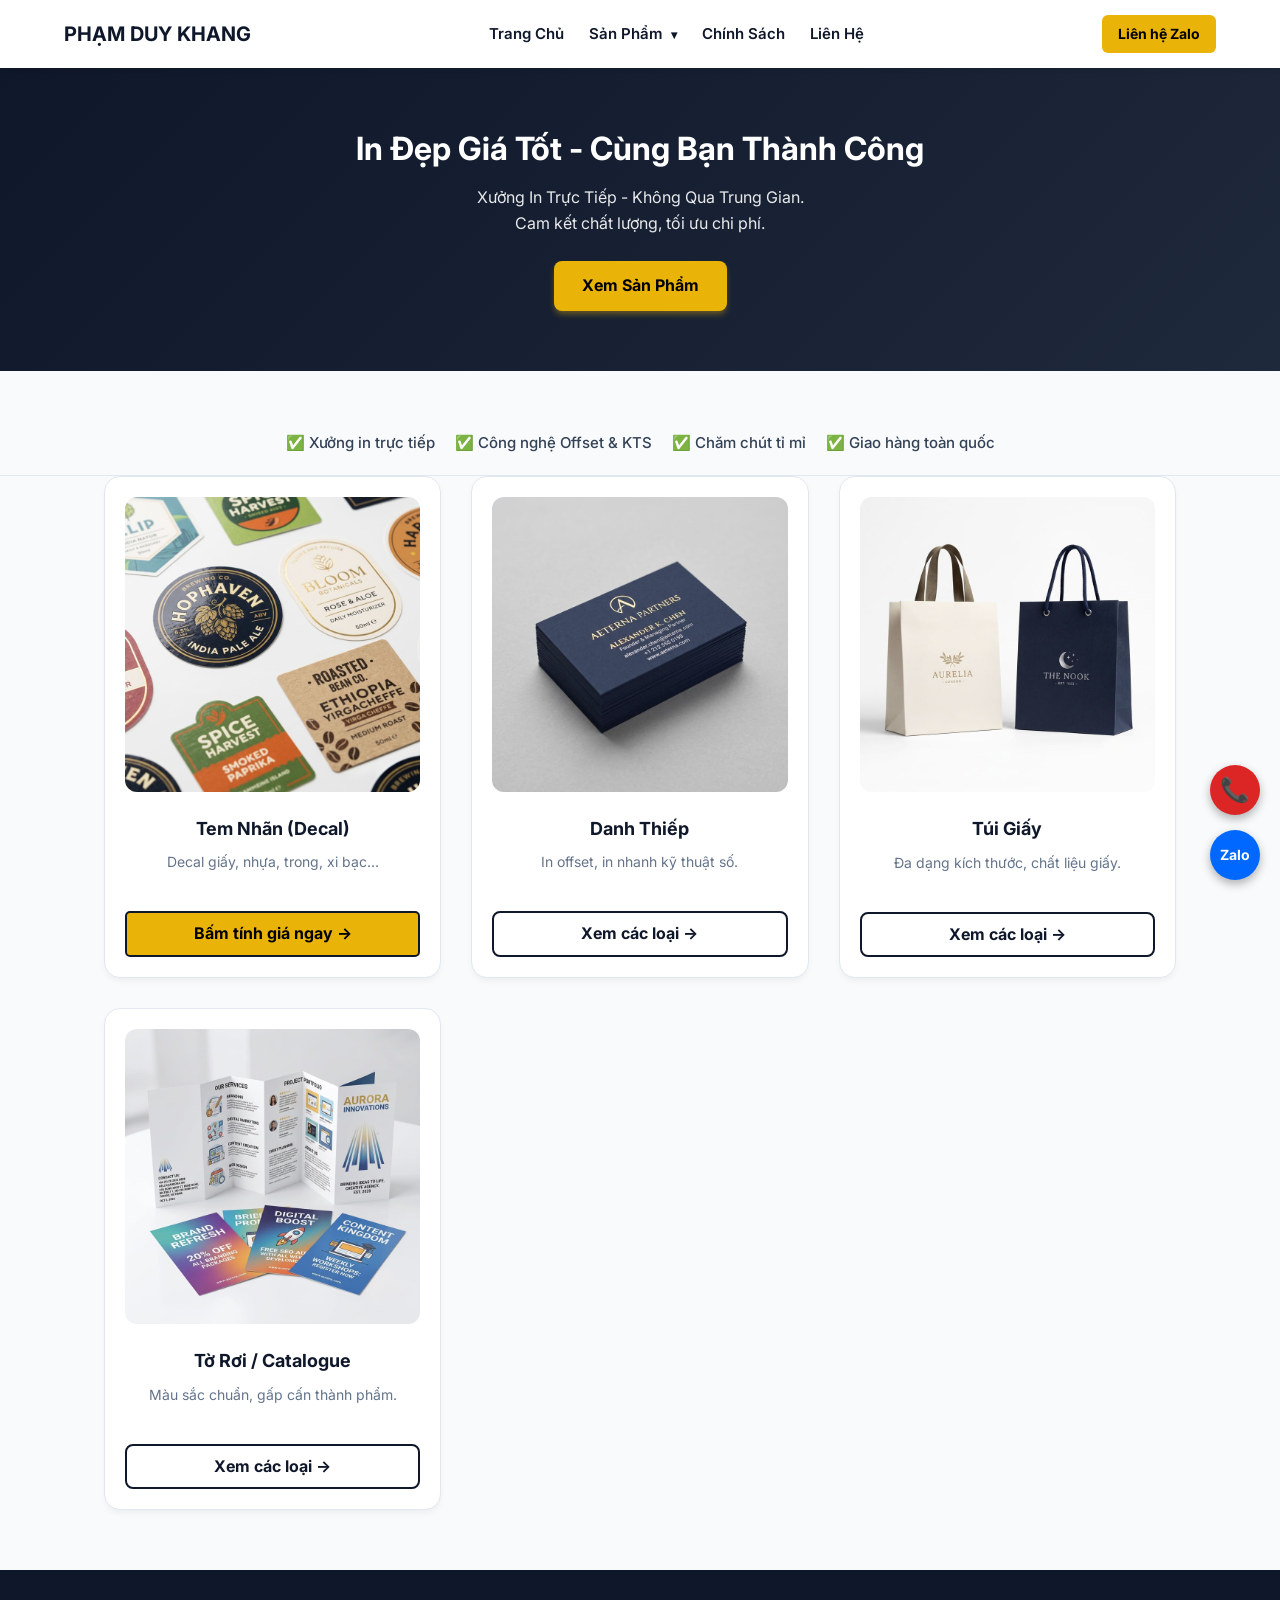
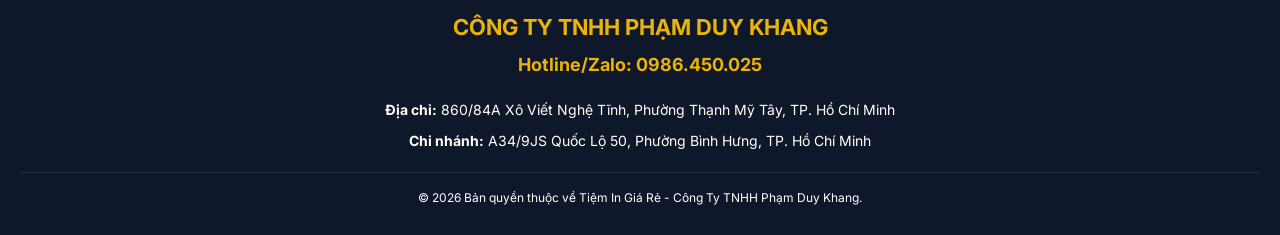
==== commit 0a2554d6: "Update index.html" ====
--- a/index.html
+++ b/index.html
@@ -19,7 +19,15 @@
     <!-- Link nhúng file CSS dùng chung -->
     <link rel="stylesheet" href="style.css">
     
-    <!-- (Đoạn mã Google Analytics của anh giữ nguyên hoặc dán vào đây) -->
+    <!-- Google tag (gtag.js) -->
+<script async src="https://www.googletagmanager.com/gtag/js?id=G-KDV619X24Z"></script>
+<script>
+  window.dataLayer = window.dataLayer || [];
+  function gtag(){dataLayer.push(arguments);}
+  gtag('js', new Date());
+  gtag('config', 'G-KDV619X24Z');
+</script>
+
 </head>
 <body>
 
@@ -143,12 +151,6 @@
             });
         });
     </script>
-    
-    <!-- CỤM NÚT THẢ NỔI CALL TO ACTION -->
-<div class="floating-buttons">
-    <a href="tel:0986450025" class="float-btn btn-call" title="Gọi ngay">📞</a>
-    <a href="https://zalo.me/0986450025" target="_blank" class="float-btn btn-zalo" title="Chat Zalo">Zalo</a>
-</div>
 
 </body>
 </html>
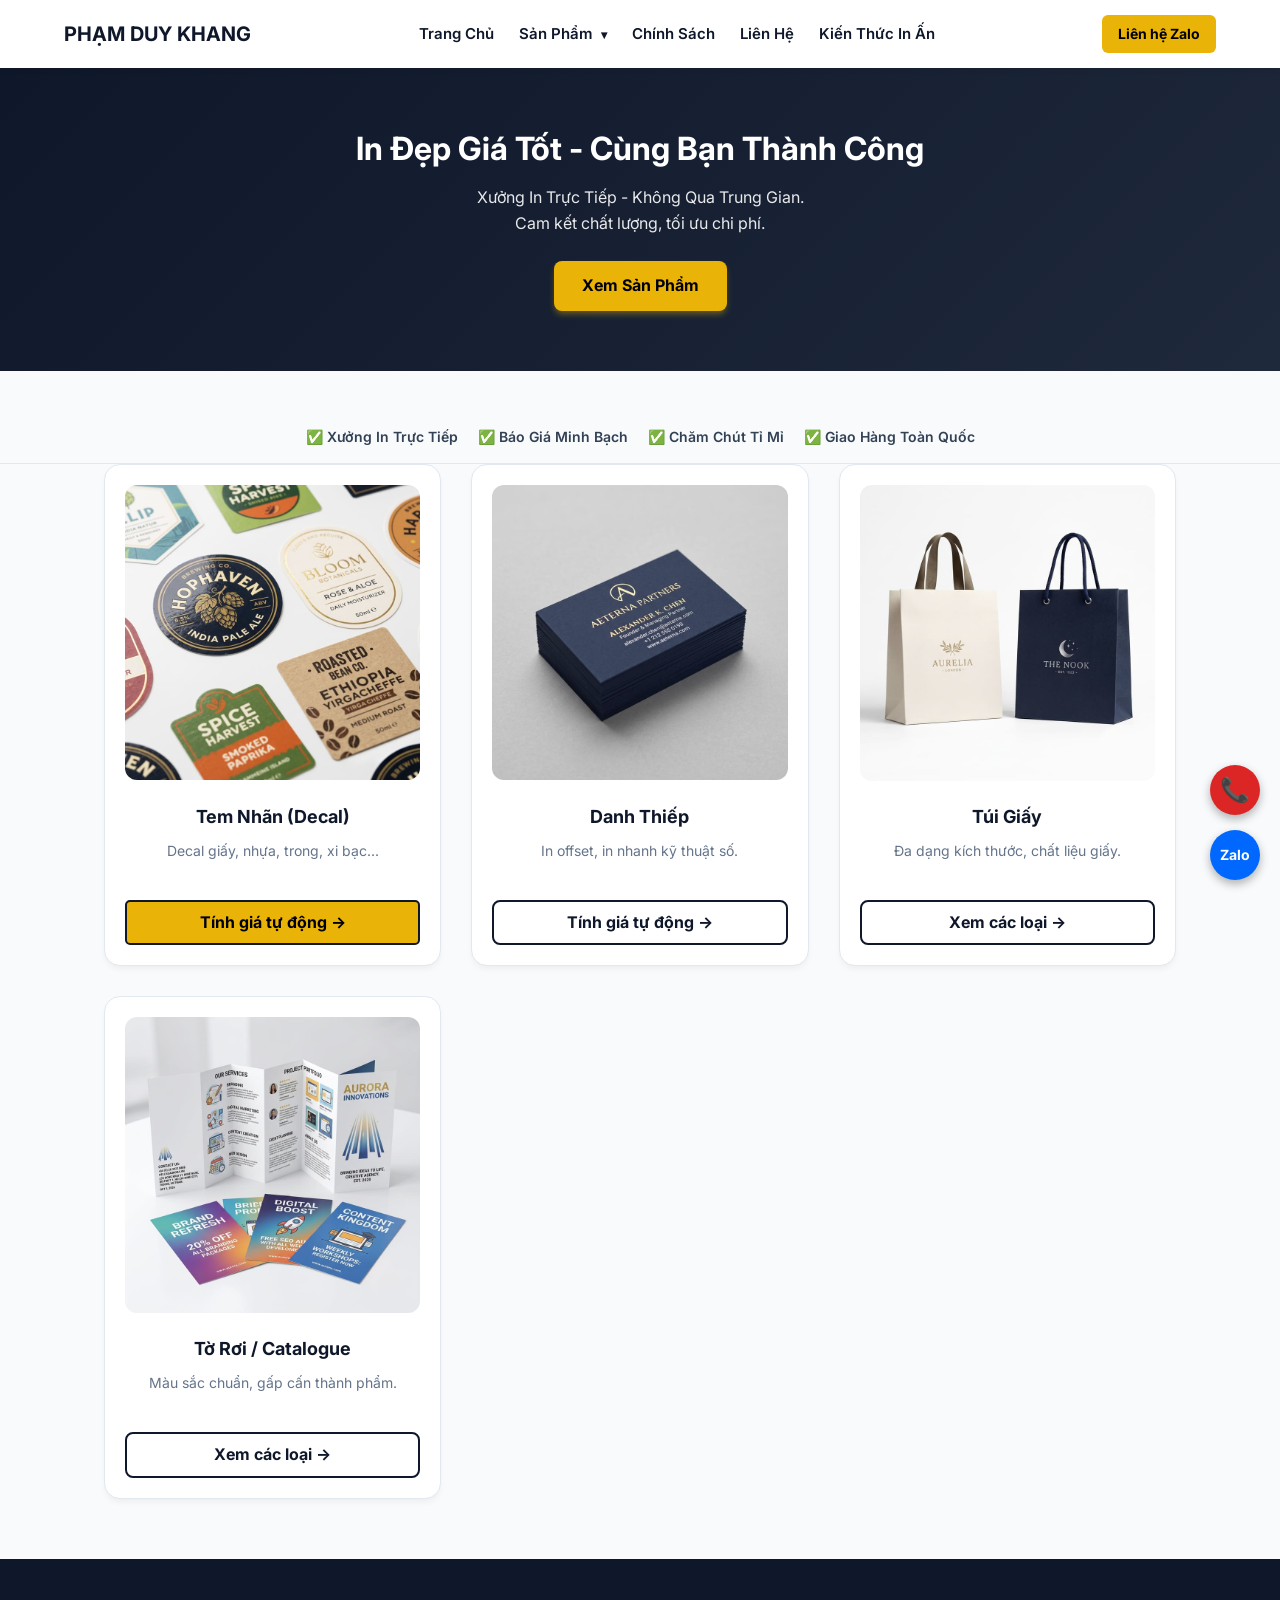
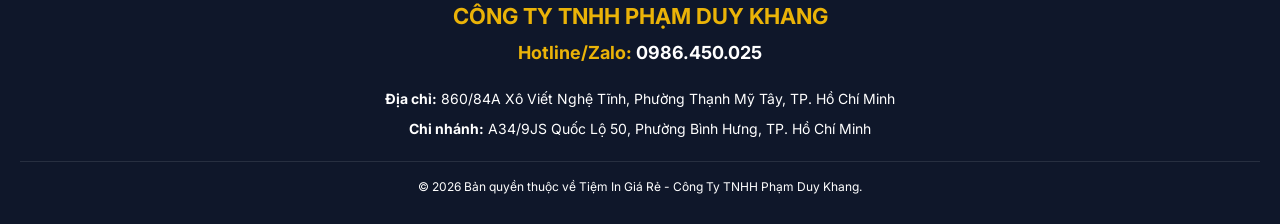
==== commit 3383e70c: "Update index.html" ====
--- a/index.html
+++ b/index.html
@@ -3,66 +3,28 @@
 <head>
     <meta charset="UTF-8">
     <meta name="viewport" content="width=device-width, initial-scale=1.0">
-    <title>Tiệm In Giá Rẻ | Xưởng In Tem Nhãn & Danh Thiếp Tận Gốc</title>
-    
-    <!-- CÀI ĐẶT FAVICON (Biểu tượng tab trình duyệt) -->
+    <title>Tiệm In Giá Rẻ | Xưởng In Trực Tiếp - CÔNG TY TNHH PHẠM DUY KHANG</title>
+    <meta property="og:type" content="website">
+    <meta property="og:url" content="https://tiemingiare.com/">
+    <meta property="og:title" content="Tiệm In Giá Rẻ | In Tem Nhãn, Danh Thiếp Giá Xưởng">
+    <meta property="og:description" content="Xưởng in trực tiếp không qua trung gian. Báo giá tự động cực nhanh. CÔNG TY TNHH PHẠM DUY KHANG.">
+    <meta property="og:image" content="https://tiemingiare.com/images/anh-bia-seo.jpg">
     <link rel="icon" href="favicon.png" type="image/png">
     
-    <!-- TỐI ƯU SEO & THẺ HIỂN THỊ MẠNG XÃ HỘI (Zalo, Facebook) -->
-    <meta property="og:type" content="website">
-    <meta property="og:url" content="https://tiemingiare.com/">
-    <meta property="og:title" content="Tiệm In Giá Rẻ | Xưởng In Trực Tiếp - Không Qua Trung Gian">
-    <meta property="og:description" content="Chuyên in Tem Nhãn Decal, Danh Thiếp, Túi Giấy, Tờ Rơi. Báo giá tự động cực nhanh, công nghệ in Offset và in Kỹ thuật số hiện đại.">
-    <!-- Nhớ up thêm tấm ảnh xưởng hoặc logo đặt tên là anh-bia-seo.jpg vào thư mục images -->
-    <meta property="og:image" content="https://tiemingiare.com/images/anh-bia-seo.jpg">
-
-    <!-- Link nhúng file CSS dùng chung -->
     <link rel="stylesheet" href="style.css">
+    <!-- Nhúng bộ não xử lý Header/Footer tự động -->
+    <script src="main.js" defer></script> 
     
-    <!-- Google tag (gtag.js) -->
-<script async src="https://www.googletagmanager.com/gtag/js?id=G-KDV619X24Z"></script>
-<script>
-  window.dataLayer = window.dataLayer || [];
-  function gtag(){dataLayer.push(arguments);}
-  gtag('js', new Date());
-  gtag('config', 'G-KDV619X24Z');
-</script>
-
+    <style>
+        .trust-bar { background: #f8fafc; padding: 15px 10px; border-bottom: 1px solid #e2e8f0; text-align: center; }
+        .trust-list { list-style: none; padding: 0; margin: 0; display: flex; flex-wrap: wrap; justify-content: center; gap: 20px; font-size: 14px; color: #334155; font-weight: 600; }
+        .trust-list li { display: flex; align-items: center; gap: 5px; }
+    </style>
 </head>
 <body>
 
-    <header>
-        <div class="logo">
-            <a href="index.html"><span>PHẠM DUY KHANG</span></a>
-        </div>
-        
-        <div class="menu-toggle" id="mobile-menu">
-            <span></span>
-            <span></span>
-            <span></span>
-        </div>
-
-        <!-- ĐÃ CHUẨN HÓA 100% LINK MENU -->
-        <nav class="nav-links" id="nav-links">
-            <a href="index.html">Trang Chủ</a>
-            
-            <div class="dropdown">
-                <a href="index.html#products" class="dropbtn">Sản Phẩm <span class="arrow">&#9662;</span></a>
-                <div class="dropdown-content">
-                    <a href="tem-nhan.html">In Tem Nhãn (Decal)</a>
-                    <a href="danh-thiep.html">In Danh Thiếp</a>
-                    <a href="tui-giay.html">In Túi Giấy</a>
-                    <a href="to-roi.html">In Tờ Rơi / Catalogue</a>
-                </div>
-            </div>
-
-            <a href="chinh-sach.html">Chính Sách</a>
-            <a href="lien-he.html">Liên Hệ</a>
-            <a href="https://zalo.me/0986450025" target="_blank" class="btn-cta-mobile">Liên hệ Zalo</a>
-        </nav>
-        
-        <a href="https://zalo.me/0986450025" target="_blank" class="btn-cta-header">Liên hệ Zalo</a>
-    </header>
+    <!-- ĐIỂM CHỜ NẠP HEADER TỰ ĐỘNG -->
+    <div id="header-placeholder"></div>
 
     <section class="hero">
         <h1>In Đẹp Giá Tốt - Cùng Bạn Thành Công</h1>
@@ -70,30 +32,28 @@
         <a href="#products" class="btn-cta" style="background-color: var(--accent-gold);">Xem Sản Phẩm</a>
     </section>
 
-    <!-- KHỐI NIỀM TIN (TRUST BADGES) -->
-    <section style="background: #f8fafc; padding: 20px 0; border-bottom: 1px solid #e2e8f0; text-align: center;">
-        <ul style="list-style: none; padding: 0; margin: 0; display: flex; flex-wrap: wrap; justify-content: center; gap: 20px; font-size: 15px; color: #334155; font-weight: 500;">
-            <li>✅ Xưởng in trực tiếp</li>
-            <li>✅ Công nghệ Offset & KTS</li>
-            <li>✅ Chăm chút tỉ mỉ</li>
-            <li>✅ Giao hàng toàn quốc</li>
+    <div class="trust-bar">
+        <ul class="trust-list">
+            <li>✅ Xưởng In Trực Tiếp</li>
+            <li>✅ Báo Giá Minh Bạch</li>
+            <li>✅ Chăm Chút Tỉ Mỉ</li>
+            <li>✅ Giao Hàng Toàn Quốc</li>
         </ul>
-    </section>
+    </div>
 
     <section id="products" class="products">
-        <!-- ĐÃ CHUẨN HÓA 100% LINK SẢN PHẨM TRỎ ĐÚNG MENU -->
         <div class="card">
             <a href="tem-nhan.html"><img src="images/tem-nhan.jpg" alt="Tem Nhãn Decal" class="product-img"></a>
             <h3>Tem Nhãn (Decal)</h3>
             <p>Decal giấy, nhựa, trong, xi bạc...</p>
-            <a href="tem-nhan.html" class="card-link" style="background: var(--accent-gold); color:#000; font-weight:bold; padding:8px 15px; border-radius:5px;">Bấm tính giá ngay &rarr;</a>
+            <a href="tem-nhan.html" class="card-link" style="background: var(--accent-gold); color:#000; padding: 8px 15px; border-radius: 5px; font-weight: bold;">Tính giá tự động &rarr;</a>
         </div>
         
         <div class="card">
             <a href="danh-thiep.html"><img src="images/danh-thiep.jpg" alt="Danh Thiếp" class="product-img"></a>
             <h3>Danh Thiếp</h3>
             <p>In offset, in nhanh kỹ thuật số.</p>
-            <a href="danh-thiep.html" class="card-link">Xem các loại &rarr;</a>
+            <a href="danh-thiep.html" class="card-link">Tính giá tự động &rarr;</a>
         </div>
         
         <div class="card">
@@ -111,46 +71,14 @@
         </div>
     </section>
 
-    <footer id="contact">
-        <h2>CÔNG TY TNHH PHẠM DUY KHANG</h2>
-        <p><strong>Hotline/Zalo:</strong> 0986.450.025</p>
-        <p><strong>Địa chỉ:</strong> 860/84A Xô Viết Nghệ Tĩnh, Phường Thạnh Mỹ Tây, TP. Hồ Chí Minh</p>
-        <p><strong>Chi nhánh:</strong> A34/9JS Quốc Lộ 50, Phường Bình Hưng, TP. Hồ Chí Minh</p>
-        <p class="copyright">© 2026 Bản quyền thuộc về Tiệm In Giá Rẻ - Công Ty TNHH Phạm Duy Khang.</p>
-    </footer>
+    <!-- ĐIỂM CHỜ NẠP FOOTER TỰ ĐỘNG -->
+    <div id="footer-placeholder"></div>
 
-    <!-- CỤM NÚT THẢ NỔI CALL TO ACTION -->
+    <!-- CỤM NÚT ZALO THẢ NỔI VẪN GIỮ Ở ĐÂY ĐỂ TRÁNH BỊ LỖI KHI LOAD HEADER CHẬM -->
     <div class="floating-buttons">
-        <a href="tel:0986450025" class="float-btn btn-call" title="Gọi ngay">
-            📞
-        </a>
-        <a href="https://zalo.me/0986450025" target="_blank" class="float-btn btn-zalo" title="Chat Zalo">
-            Zalo
-        </a>
+        <a href="tel:0986450025" class="float-btn btn-call" title="Gọi Ngay">📞</a>
+        <a href="https://zalo.me/0986450025" target="_blank" class="float-btn btn-zalo" title="Chat Zalo">Zalo</a>
     </div>
-
-    <!-- ĐOẠN JAVASCRIPT XỬ LÝ MENU MOBILE -->
-    <script>
-        document.addEventListener('DOMContentLoaded', function() {
-            const mobileMenu = document.getElementById('mobile-menu');
-            const navLinks = document.getElementById('nav-links');
-
-            mobileMenu.addEventListener('click', function() {
-                navLinks.classList.toggle('active');
-                mobileMenu.classList.toggle('is-active');
-            });
-
-            const dropBtn = document.querySelector('.dropbtn');
-            const dropdownContent = document.querySelector('.dropdown-content');
-
-            dropBtn.addEventListener('click', function(e) {
-                if (window.innerWidth <= 768) {
-                    e.preventDefault();
-                    dropdownContent.classList.toggle('show');
-                }
-            });
-        });
-    </script>
 
 </body>
 </html>
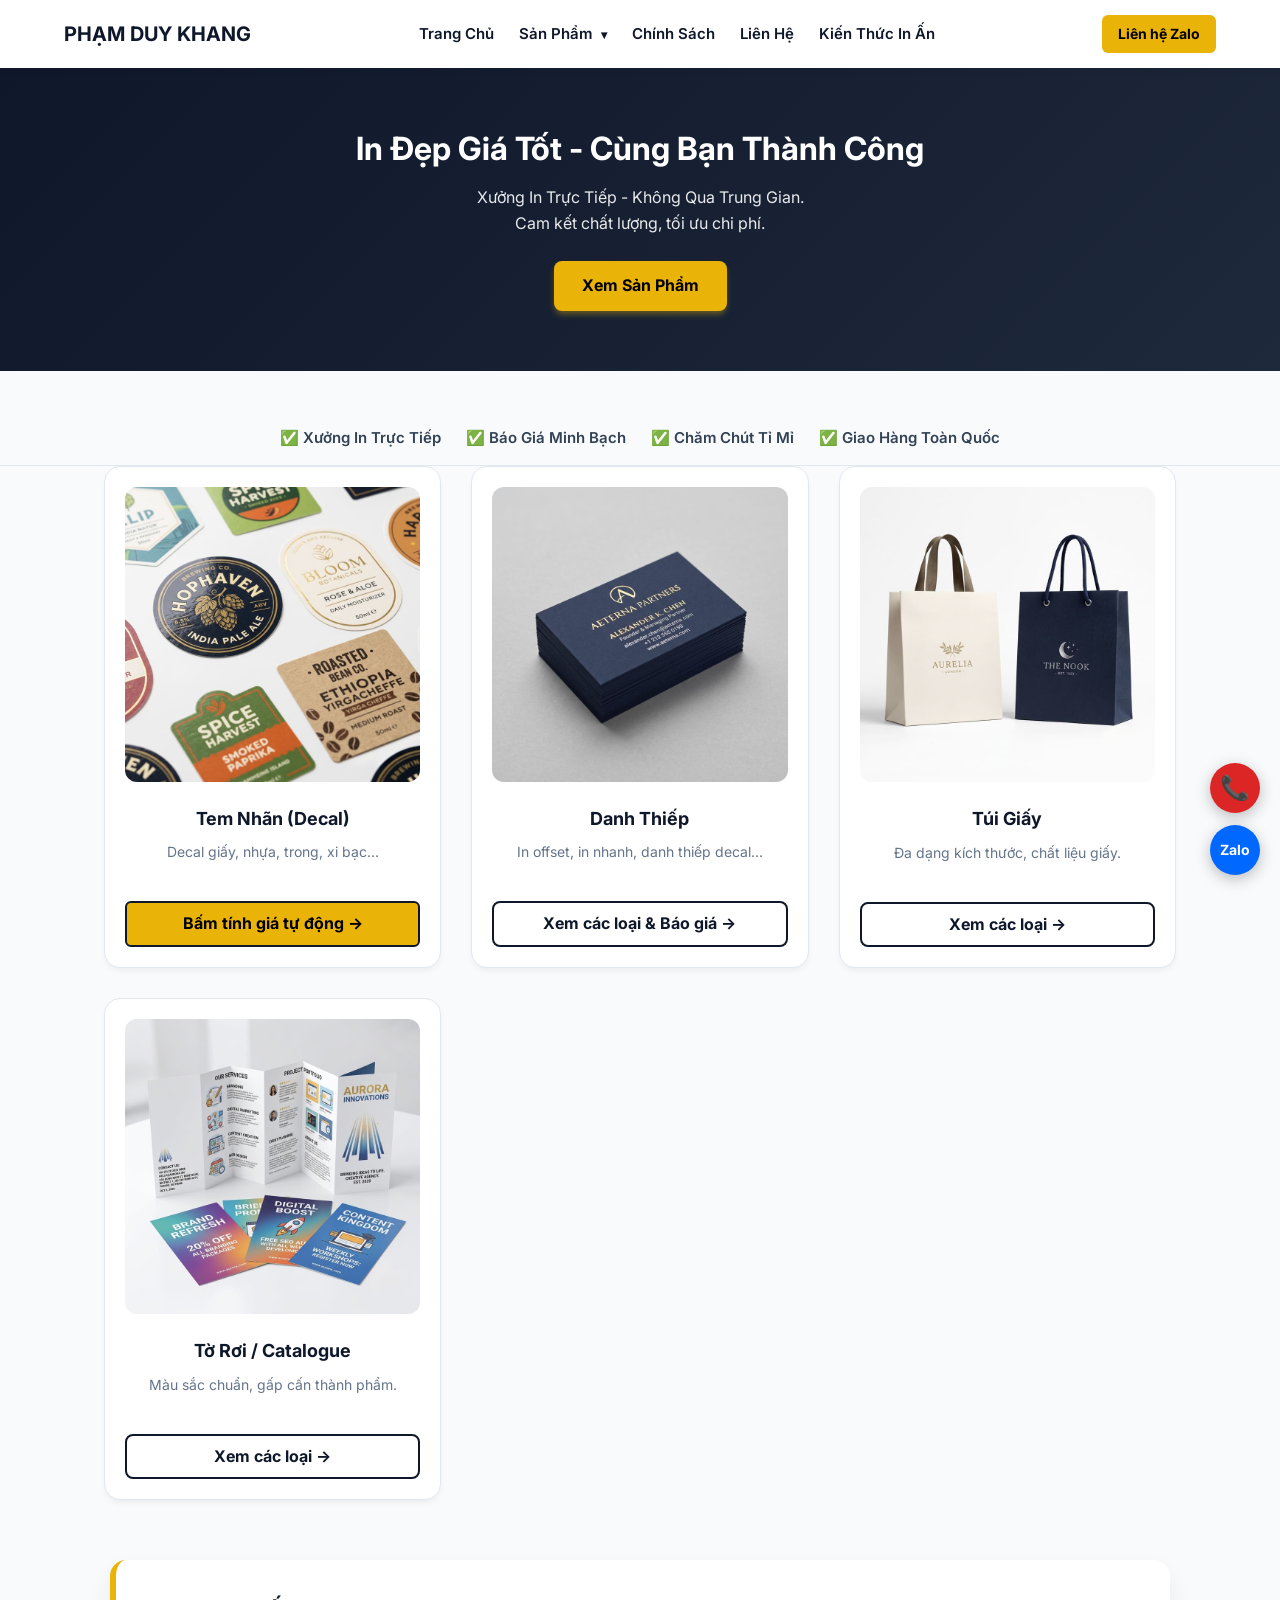
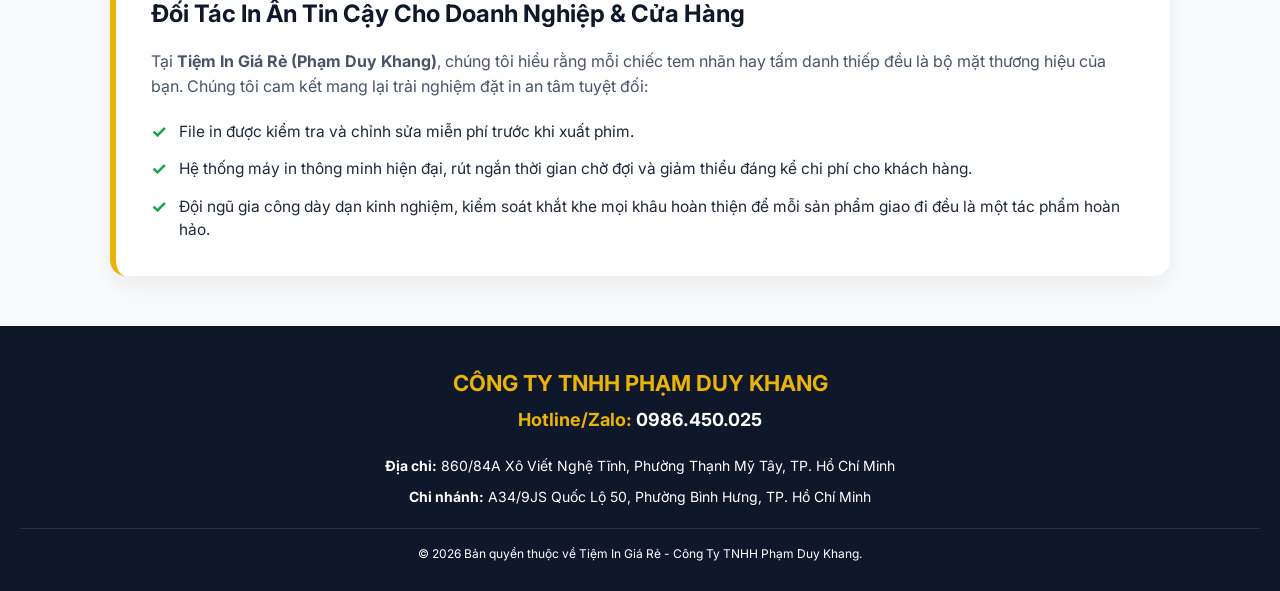
==== commit e4ee5e7f: "Update index.html" ====
--- a/index.html
+++ b/index.html
@@ -4,34 +4,85 @@
     <meta charset="UTF-8">
     <meta name="viewport" content="width=device-width, initial-scale=1.0">
     <title>Tiệm In Giá Rẻ | Xưởng In Trực Tiếp - CÔNG TY TNHH PHẠM DUY KHANG</title>
+    
+    <!-- TỐI ƯU SEO & HIỂN THỊ KHI CHIA SẺ ZALO/FACEBOOK -->
     <meta property="og:type" content="website">
     <meta property="og:url" content="https://tiemingiare.com/">
     <meta property="og:title" content="Tiệm In Giá Rẻ | In Tem Nhãn, Danh Thiếp Giá Xưởng">
     <meta property="og:description" content="Xưởng in trực tiếp không qua trung gian. Báo giá tự động cực nhanh. CÔNG TY TNHH PHẠM DUY KHANG.">
     <meta property="og:image" content="https://tiemingiare.com/images/anh-bia-seo.jpg">
+    
+    <!-- CÀI ĐẶT FAVICON -->
     <link rel="icon" href="favicon.png" type="image/png">
-    
+
+    <!-- Kế thừa CSS chung & Bộ não nạp Header/Footer tự động -->
     <link rel="stylesheet" href="style.css">
-    <!-- Nhúng bộ não xử lý Header/Footer tự động -->
-    <script src="main.js" defer></script> 
-    
+    <script src="main.js" defer></script>
+
+    <!-- CSS BỔ SUNG CHO TRANG CHỦ -->
     <style>
+        /* Thanh cam kết niềm tin */
         .trust-bar { background: #f8fafc; padding: 15px 10px; border-bottom: 1px solid #e2e8f0; text-align: center; }
-        .trust-list { list-style: none; padding: 0; margin: 0; display: flex; flex-wrap: wrap; justify-content: center; gap: 20px; font-size: 14px; color: #334155; font-weight: 600; }
-        .trust-list li { display: flex; align-items: center; gap: 5px; }
+        .trust-list { list-style: none; padding: 0; margin: 0; display: flex; flex-wrap: wrap; justify-content: center; gap: 25px; font-size: 15px; color: #334155; font-weight: 600; }
+        .trust-list li { display: flex; align-items: center; gap: 6px; }
+
+        /* Khối PR: Tại sao chọn chúng tôi */
+        .why-us-section { max-width: 1100px; margin: 20px auto 50px; padding: 0 20px; }
+        .why-us-box { background: #ffffff; border-radius: 16px; padding: 35px; box-shadow: 0 10px 25px rgba(0,0,0,0.06); border-left: 6px solid var(--accent-gold, #f59e0b); }
+        .why-us-box h2 { color: var(--primary-color, #0f172a); font-size: 24px; margin-top: 0; margin-bottom: 15px; }
+        .why-us-box p.intro { color: #475569; font-size: 16px; line-height: 1.6; margin-bottom: 20px; }
+        .why-features { list-style: none; padding: 0; margin: 0; display: flex; flex-direction: column; gap: 14px; }
+        .why-features li { display: flex; align-items: flex-start; gap: 12px; font-size: 15.5px; color: #1e293b; line-height: 1.5; }
+        .why-features li span { color: #16a34a; font-weight: bold; font-size: 18px; line-height: 1.3; flex-shrink: 0; }
+
+        /* Cụm nút liên hệ thả nổi góc dưới */
+        .floating-buttons { position: fixed; bottom: 25px; right: 20px; display: flex; flex-direction: column; gap: 12px; z-index: 9999; }
+        .float-btn { width: 50px; height: 50px; border-radius: 50%; display: flex; align-items: center; justify-content: center; box-shadow: 0 4px 15px rgba(0,0,0,0.25); text-decoration: none; color: #fff; font-size: 24px; transition: 0.3s; }
+        .float-btn:hover { transform: scale(1.1); animation: none; }
+        .btn-call { background-color: #dc2626; animation: rung 2s infinite ease-in-out; }
+        .btn-zalo { background-color: #0068ff; font-weight: bold; font-size: 14px; line-height: 1.2; text-align: center; }
+        
+        @keyframes rung {
+            0% { transform: rotate(0) scale(1); }
+            10% { transform: rotate(-25deg) scale(1.1); }
+            20% { transform: rotate(25deg) scale(1.1); }
+            30% { transform: rotate(-25deg) scale(1.1); }
+            40% { transform: rotate(25deg) scale(1.1); }
+            50% { transform: rotate(0) scale(1); }
+            100% { transform: rotate(0) scale(1); }
+        }
+
+        @media (max-width: 768px) {
+            .trust-list { gap: 12px 20px; font-size: 14px; }
+            .why-us-box { padding: 25px 20px; }
+            .why-us-box h2 { font-size: 20px; }
+        }
     </style>
+
+    <!-- Google tag (gtag.js) -->
+<script async src="https://www.googletagmanager.com/gtag/js?id=G-KDV619X24Z"></script>
+<script>
+  window.dataLayer = window.dataLayer || [];
+  function gtag(){dataLayer.push(arguments);}
+  gtag('js', new Date());
+
+  gtag('config', 'G-KDV619X24Z');
+</script>
+
 </head>
 <body>
 
-    <!-- ĐIỂM CHỜ NẠP HEADER TỰ ĐỘNG -->
+    <!-- PHẦN 1: ĐIỂM CHỜ NẠP HEADER TỰ ĐỘNG TỪ MAIN.JS -->
     <div id="header-placeholder"></div>
 
+    <!-- PHẦN 2: BANNER CHÍNH (HERO) -->
     <section class="hero">
         <h1>In Đẹp Giá Tốt - Cùng Bạn Thành Công</h1>
         <p>Xưởng In Trực Tiếp - Không Qua Trung Gian. <br>Cam kết chất lượng, tối ưu chi phí.</p>
         <a href="#products" class="btn-cta" style="background-color: var(--accent-gold);">Xem Sản Phẩm</a>
     </section>
 
+    <!-- PHẦN 3: THANH CAM KẾT NIỀM TIN (TRUST BADGES) -->
     <div class="trust-bar">
         <ul class="trust-list">
             <li>✅ Xưởng In Trực Tiếp</li>
@@ -41,19 +92,20 @@
         </ul>
     </div>
 
+    <!-- PHẦN 4: DANH MỤC SẢN PHẨM CHỦ LỰC -->
     <section id="products" class="products">
         <div class="card">
             <a href="tem-nhan.html"><img src="images/tem-nhan.jpg" alt="Tem Nhãn Decal" class="product-img"></a>
             <h3>Tem Nhãn (Decal)</h3>
             <p>Decal giấy, nhựa, trong, xi bạc...</p>
-            <a href="tem-nhan.html" class="card-link" style="background: var(--accent-gold); color:#000; padding: 8px 15px; border-radius: 5px; font-weight: bold;">Tính giá tự động &rarr;</a>
+            <a href="tem-nhan.html" class="card-link" style="background: var(--accent-gold); color:#000; padding: 8px 15px; border-radius: 6px; font-weight: bold; display: inline-block;">Bấm tính giá tự động &rarr;</a>
         </div>
         
         <div class="card">
             <a href="danh-thiep.html"><img src="images/danh-thiep.jpg" alt="Danh Thiếp" class="product-img"></a>
             <h3>Danh Thiếp</h3>
-            <p>In offset, in nhanh kỹ thuật số.</p>
-            <a href="danh-thiep.html" class="card-link">Tính giá tự động &rarr;</a>
+            <p>In offset, in nhanh, danh thiếp decal...</p>
+            <a href="danh-thiep.html" class="card-link">Xem các loại &amp; Báo giá &rarr;</a>
         </div>
         
         <div class="card">
@@ -71,10 +123,23 @@
         </div>
     </section>
 
-    <!-- ĐIỂM CHỜ NẠP FOOTER TỰ ĐỘNG -->
+    <!-- PHẦN 5: KHỐI PR - TẠI SAO CHỌN CHÚNG TÔI (PHƯƠNG ÁN 3) -->
+    <section class="why-us-section">
+        <div class="why-us-box">
+            <h2>Đối Tác In Ấn Tin Cậy Cho Doanh Nghiệp &amp; Cửa Hàng</h2>
+            <p class="intro">Tại <strong>Tiệm In Giá Rẻ (Phạm Duy Khang)</strong>, chúng tôi hiểu rằng mỗi chiếc tem nhãn hay tấm danh thiếp đều là bộ mặt thương hiệu của bạn. Chúng tôi cam kết mang lại trải nghiệm đặt in an tâm tuyệt đối:</p>
+            <ul class="why-features">
+                <li><span>✓</span> File in được kiểm tra và chỉnh sửa miễn phí trước khi xuất phim.</li>
+                <li><span>✓</span> Hệ thống máy in thông minh hiện đại, rút ngắn thời gian chờ đợi và giảm thiểu đáng kể chi phí cho khách hàng.</li>
+                <li><span>✓</span> Đội ngũ gia công dày dạn kinh nghiệm, kiểm soát khắt khe mọi khâu hoàn thiện để mỗi sản phẩm giao đi đều là một tác phẩm hoàn hảo.</li>
+            </ul>
+        </div>
+    </section>
+
+    <!-- PHẦN 6: ĐIỂM CHỜ NẠP FOOTER TỰ ĐỘNG TỪ MAIN.JS -->
     <div id="footer-placeholder"></div>
 
-    <!-- CỤM NÚT ZALO THẢ NỔI VẪN GIỮ Ở ĐÂY ĐỂ TRÁNH BỊ LỖI KHI LOAD HEADER CHẬM -->
+    <!-- PHẦN 7: NÚT LIÊN HỆ THẢ NỔI -->
     <div class="floating-buttons">
         <a href="tel:0986450025" class="float-btn btn-call" title="Gọi Ngay">📞</a>
         <a href="https://zalo.me/0986450025" target="_blank" class="float-btn btn-zalo" title="Chat Zalo">Zalo</a>
--- a/style.css
+++ b/style.css
@@ -87,15 +87,15 @@
     text-align: center; 
     box-shadow: 0 4px 6px -1px rgba(0,0,0,0.05); 
     border: 1px solid #e2e8f0; 
-    transition: all 0.4s cubic-bezier(0.175, 0.885, 0.32, 1.275); /* Hiệu ứng nảy nhẹ cực mượt */
+    transition: all 0.4s cubic-bezier(0.175, 0.885, 0.32, 1.275); 
     overflow: hidden;
 }
 
 /* HIỆU ỨNG NỔI LÊN MẠNH MẼ KHI RÊ CHUỘT */
 .card:hover { 
-    transform: translateY(-15px); /* Nổi cao hẳn lên 15px */
-    box-shadow: 0 25px 35px -5px rgba(0, 0, 0, 0.15), 0 15px 15px -5px rgba(0, 0, 0, 0.05); /* Bóng đổ sâu và xịn hơn */
-    border-color: var(--accent-gold); /* Viền sáng lên màu Vàng Gold */
+    transform: translateY(-15px); 
+    box-shadow: 0 25px 35px -5px rgba(0, 0, 0, 0.15), 0 15px 15px -5px rgba(0, 0, 0, 0.05); 
+    border-color: var(--accent-gold); 
 }
 
 /* Ảnh sản phẩm */
@@ -105,12 +105,12 @@
     margin-bottom: 15px; 
     object-fit: cover; 
     aspect-ratio: 1/1; 
-    transition: transform 0.5s ease; /* Thời gian zoom ảnh */
+    transition: transform 0.5s ease; 
 }
 
 /* Tự động phóng to ảnh (zoom in) khi rê chuột vào thẻ */
 .card:hover .product-img {
-    transform: scale(1.08); /* Phóng to ảnh 8% */
+    transform: scale(1.08); 
 }
 
 .card h3 { color: var(--primary-blue); font-size: 18px; margin-bottom: 8px; }
@@ -197,14 +197,17 @@
     justify-content: center;
     box-shadow: 0 4px 10px rgba(0,0,0,0.3);
     text-decoration: none;
-    color: #fff;
+    color: #fff; /* Biểu tượng trắng dùng chung */
     font-size: 24px;
     animation: rung 2s infinite ease-in-out;
     transition: transform 0.3s;
 }
 .float-btn:hover { transform: scale(1.1); animation: none; }
-.btn-call { background-color: #dc2626; }
+
+/* THAY ĐỔI MÀU SẮC RIÊNG BIỆT CHO TỪNG NÚT */
+.btn-call { background-color: #10b981; } /* Nút Gọi Điện: Chuyển sang màu xanh lá */
 .btn-zalo { background-color: #0068ff; font-weight: bold; font-size: 14px; text-align: center; line-height: 1.2;}
+
 @keyframes rung {
     0% { transform: rotate(0) scale(1) skew(1deg); }
     10% { transform: rotate(-25deg) scale(1) skew(1deg); }
@@ -214,4 +217,3 @@
     50% { transform: rotate(0) scale(1) skew(1deg); }
     100% { transform: rotate(0) scale(1) skew(1deg); }
 }
-
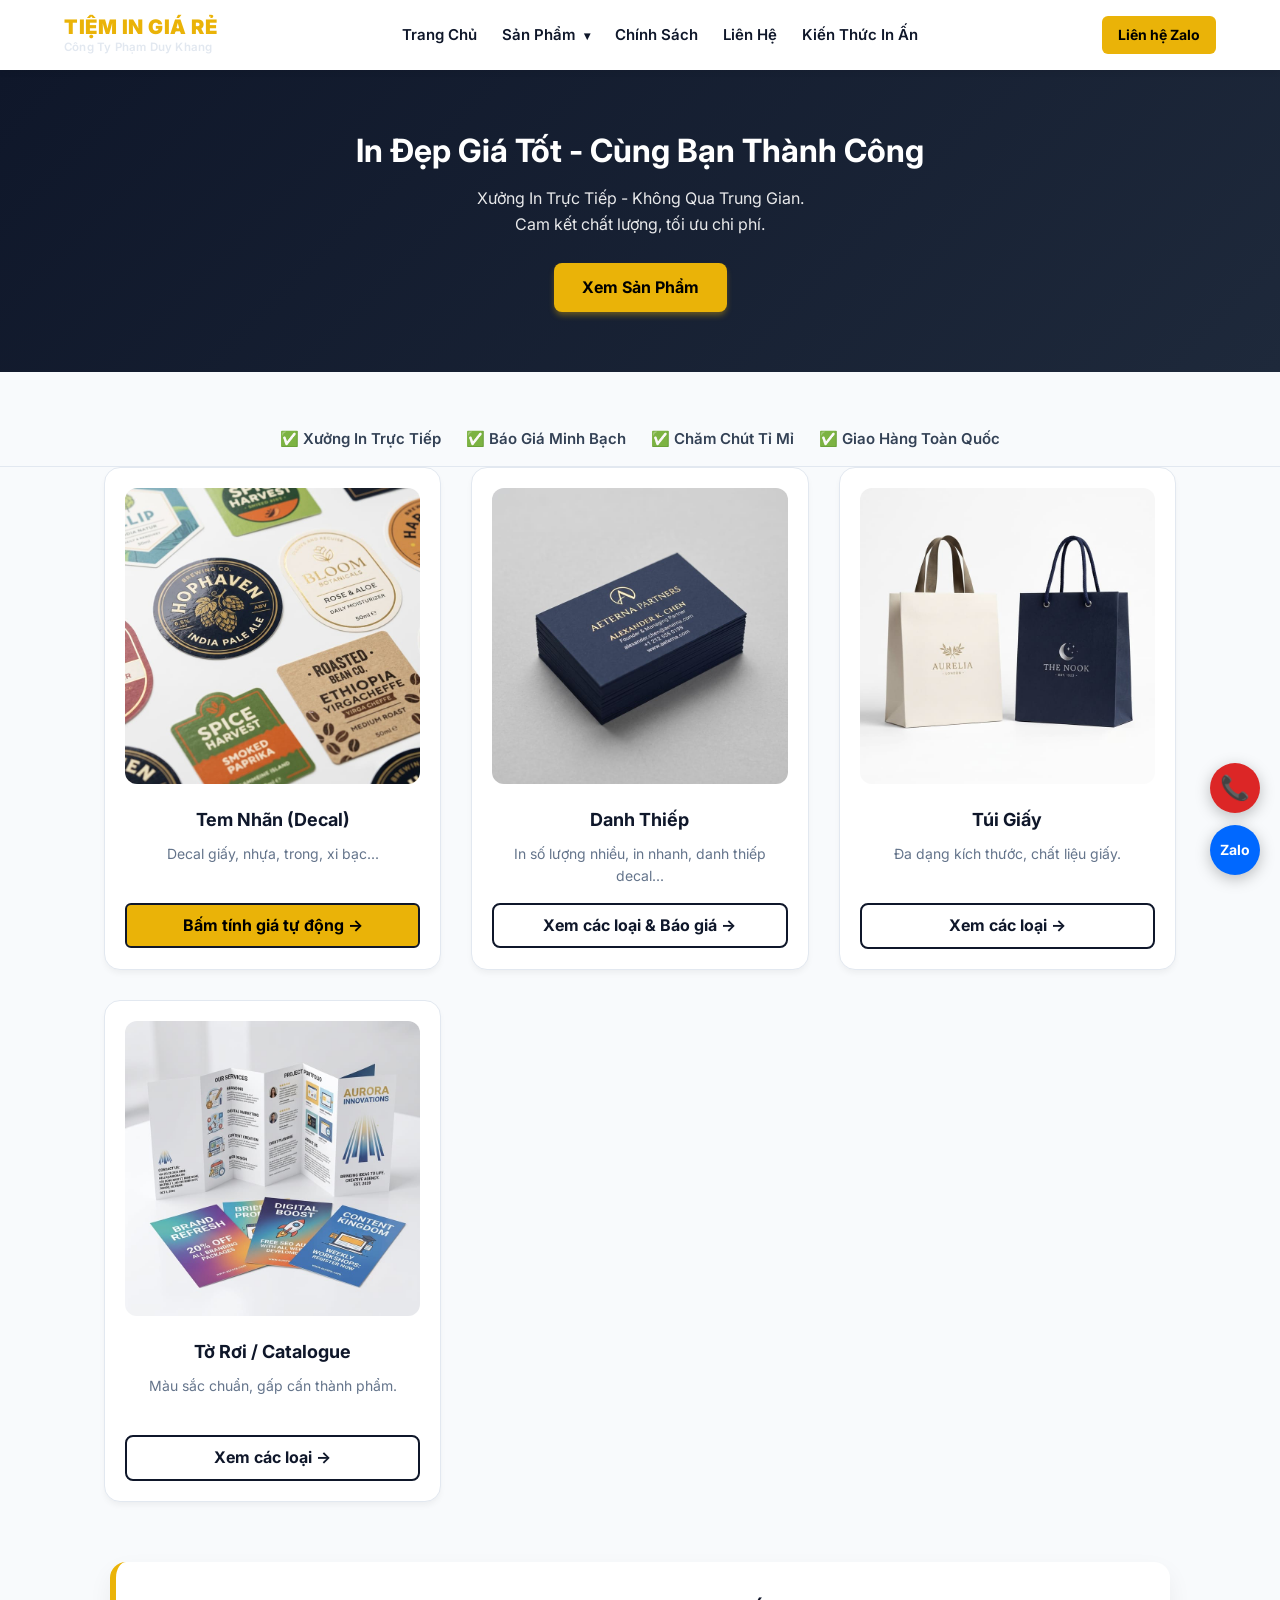
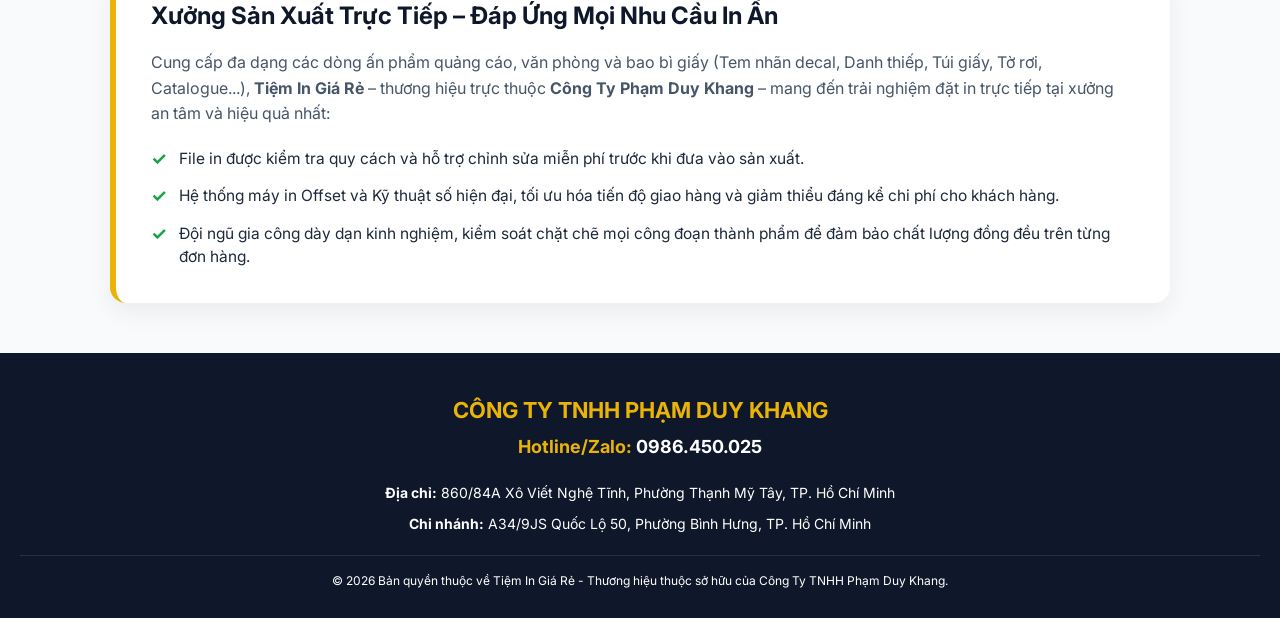
==== commit 8518fb05: "Update index.html" ====
--- a/index.html
+++ b/index.html
@@ -3,13 +3,13 @@
 <head>
     <meta charset="UTF-8">
     <meta name="viewport" content="width=device-width, initial-scale=1.0">
-    <title>Tiệm In Giá Rẻ | Xưởng In Trực Tiếp - CÔNG TY TNHH PHẠM DUY KHANG</title>
+    <title>Tiệm In Giá Rẻ - Xưởng In Trực Tiếp | Công Ty TNHH Phạm Duy Khang</title>
     
     <!-- TỐI ƯU SEO & HIỂN THỊ KHI CHIA SẺ ZALO/FACEBOOK -->
     <meta property="og:type" content="website">
     <meta property="og:url" content="https://tiemingiare.com/">
-    <meta property="og:title" content="Tiệm In Giá Rẻ | In Tem Nhãn, Danh Thiếp Giá Xưởng">
-    <meta property="og:description" content="Xưởng in trực tiếp không qua trung gian. Báo giá tự động cực nhanh. CÔNG TY TNHH PHẠM DUY KHANG.">
+    <meta property="og:title" content="Tiệm In Giá Rẻ | In Ấn & Bao Bì Giá Xưởng - Công Ty Phạm Duy Khang">
+    <meta property="og:description" content="Xưởng in trực tiếp không qua trung gian. Báo giá tự động cực nhanh. Thương hiệu thuộc Công Ty TNHH Phạm Duy Khang.">
     <meta property="og:image" content="https://tiemingiare.com/images/anh-bia-seo.jpg">
     
     <!-- CÀI ĐẶT FAVICON -->
@@ -104,7 +104,7 @@
         <div class="card">
             <a href="danh-thiep.html"><img src="images/danh-thiep.jpg" alt="Danh Thiếp" class="product-img"></a>
             <h3>Danh Thiếp</h3>
-            <p>In offset, in nhanh, danh thiếp decal...</p>
+            <p>In số lượng nhiều, in nhanh, danh thiếp decal...</p>
             <a href="danh-thiep.html" class="card-link">Xem các loại &amp; Báo giá &rarr;</a>
         </div>
         
@@ -123,15 +123,15 @@
         </div>
     </section>
 
-    <!-- PHẦN 5: KHỐI PR - TẠI SAO CHỌN CHÚNG TÔI (PHƯƠNG ÁN 3) -->
+    <!-- PHẦN 5: KHỐI PR - NĂNG LỰC XƯỞNG IN (PHƯƠNG ÁN 3) -->
     <section class="why-us-section">
         <div class="why-us-box">
-            <h2>Đối Tác In Ấn Tin Cậy Cho Doanh Nghiệp &amp; Cửa Hàng</h2>
-            <p class="intro">Tại <strong>Tiệm In Giá Rẻ (Phạm Duy Khang)</strong>, chúng tôi hiểu rằng mỗi chiếc tem nhãn hay tấm danh thiếp đều là bộ mặt thương hiệu của bạn. Chúng tôi cam kết mang lại trải nghiệm đặt in an tâm tuyệt đối:</p>
+            <h2>Xưởng Sản Xuất Trực Tiếp – Đáp Ứng Mọi Nhu Cầu In Ấn</h2>
+            <p class="intro">Cung cấp đa dạng các dòng ấn phẩm quảng cáo, văn phòng và bao bì giấy (Tem nhãn decal, Danh thiếp, Túi giấy, Tờ rơi, Catalogue...), <strong>Tiệm In Giá Rẻ</strong> – thương hiệu trực thuộc <strong>Công Ty Phạm Duy Khang</strong> – mang đến trải nghiệm đặt in trực tiếp tại xưởng an tâm và hiệu quả nhất:</p>
             <ul class="why-features">
-                <li><span>✓</span> File in được kiểm tra và chỉnh sửa miễn phí trước khi xuất phim.</li>
-                <li><span>✓</span> Hệ thống máy in thông minh hiện đại, rút ngắn thời gian chờ đợi và giảm thiểu đáng kể chi phí cho khách hàng.</li>
-                <li><span>✓</span> Đội ngũ gia công dày dạn kinh nghiệm, kiểm soát khắt khe mọi khâu hoàn thiện để mỗi sản phẩm giao đi đều là một tác phẩm hoàn hảo.</li>
+                <li><span>✓</span> File in được kiểm tra quy cách và hỗ trợ chỉnh sửa miễn phí trước khi đưa vào sản xuất.</li>
+                <li><span>✓</span> Hệ thống máy in Offset và Kỹ thuật số hiện đại, tối ưu hóa tiến độ giao hàng và giảm thiểu đáng kể chi phí cho khách hàng.</li>
+                <li><span>✓</span> Đội ngũ gia công dày dạn kinh nghiệm, kiểm soát chặt chẽ mọi công đoạn thành phẩm để đảm bảo chất lượng đồng đều trên từng đơn hàng.</li>
             </ul>
         </div>
     </section>
